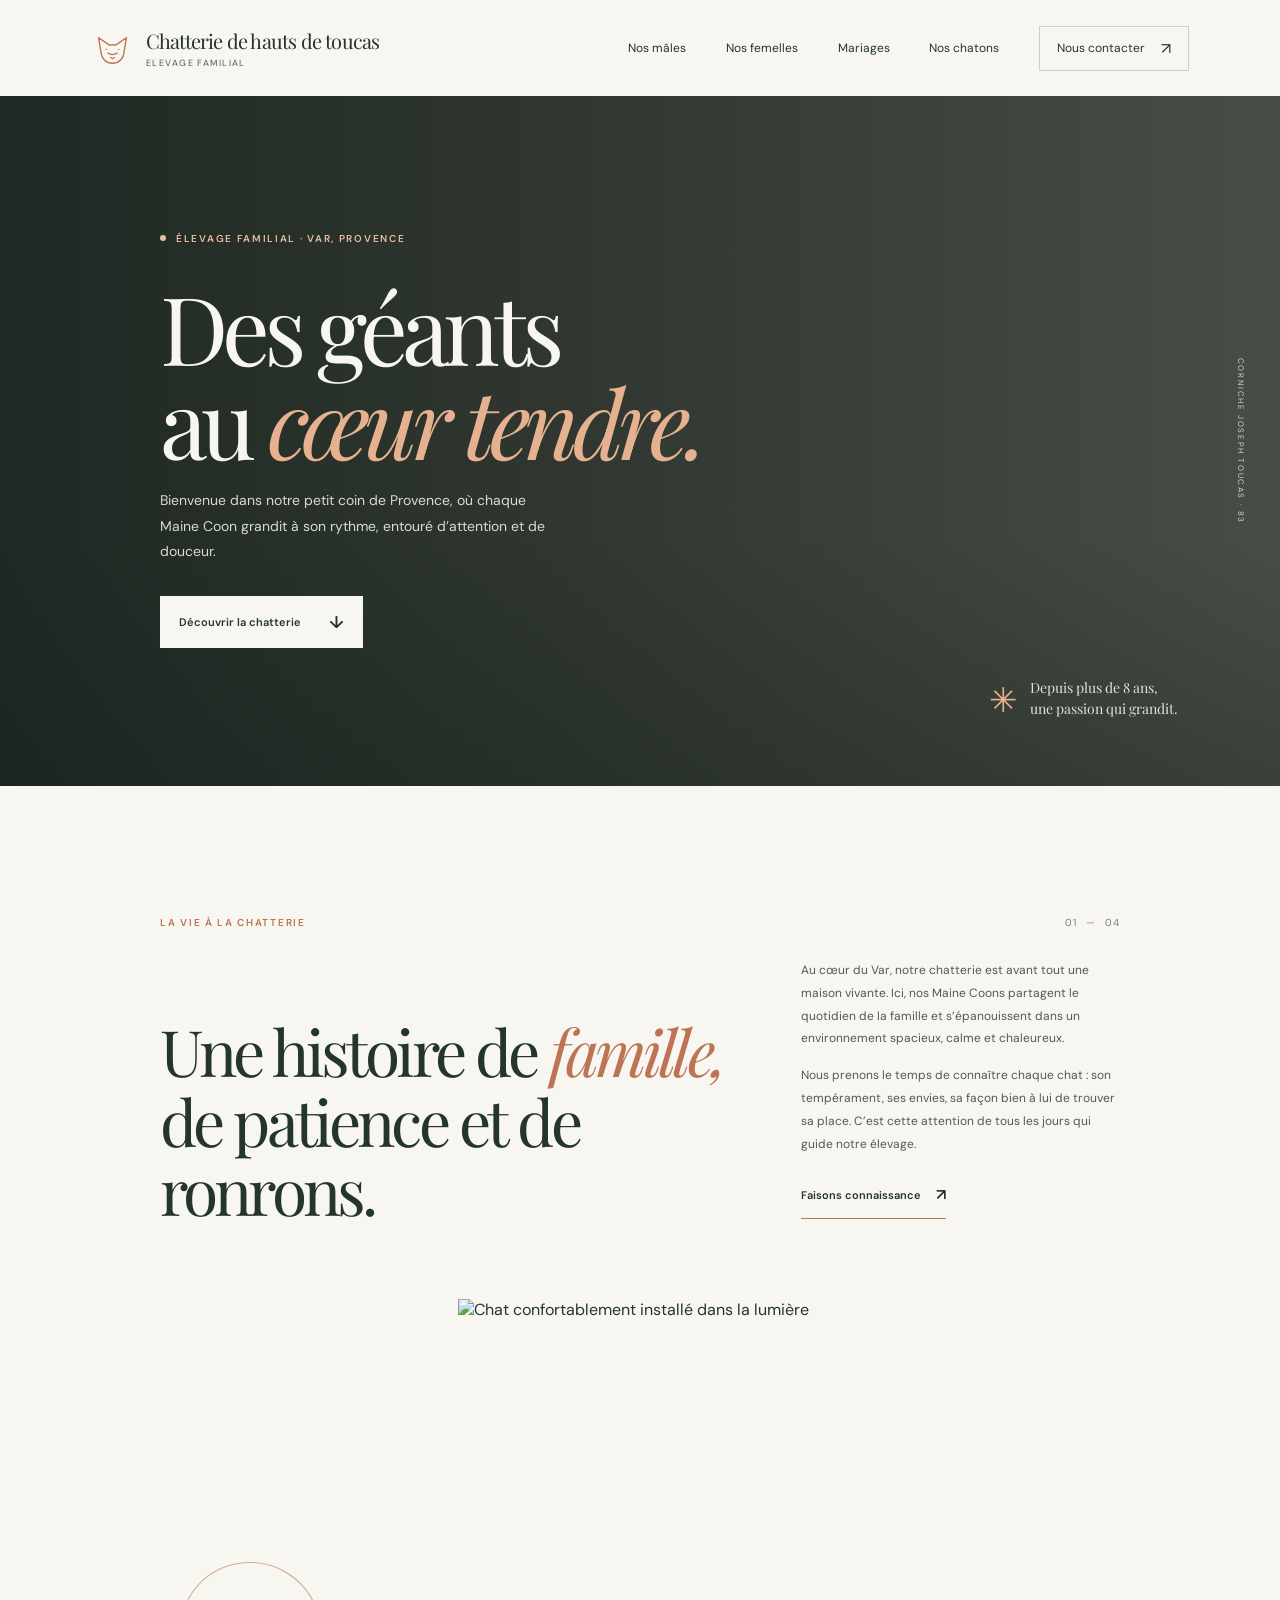
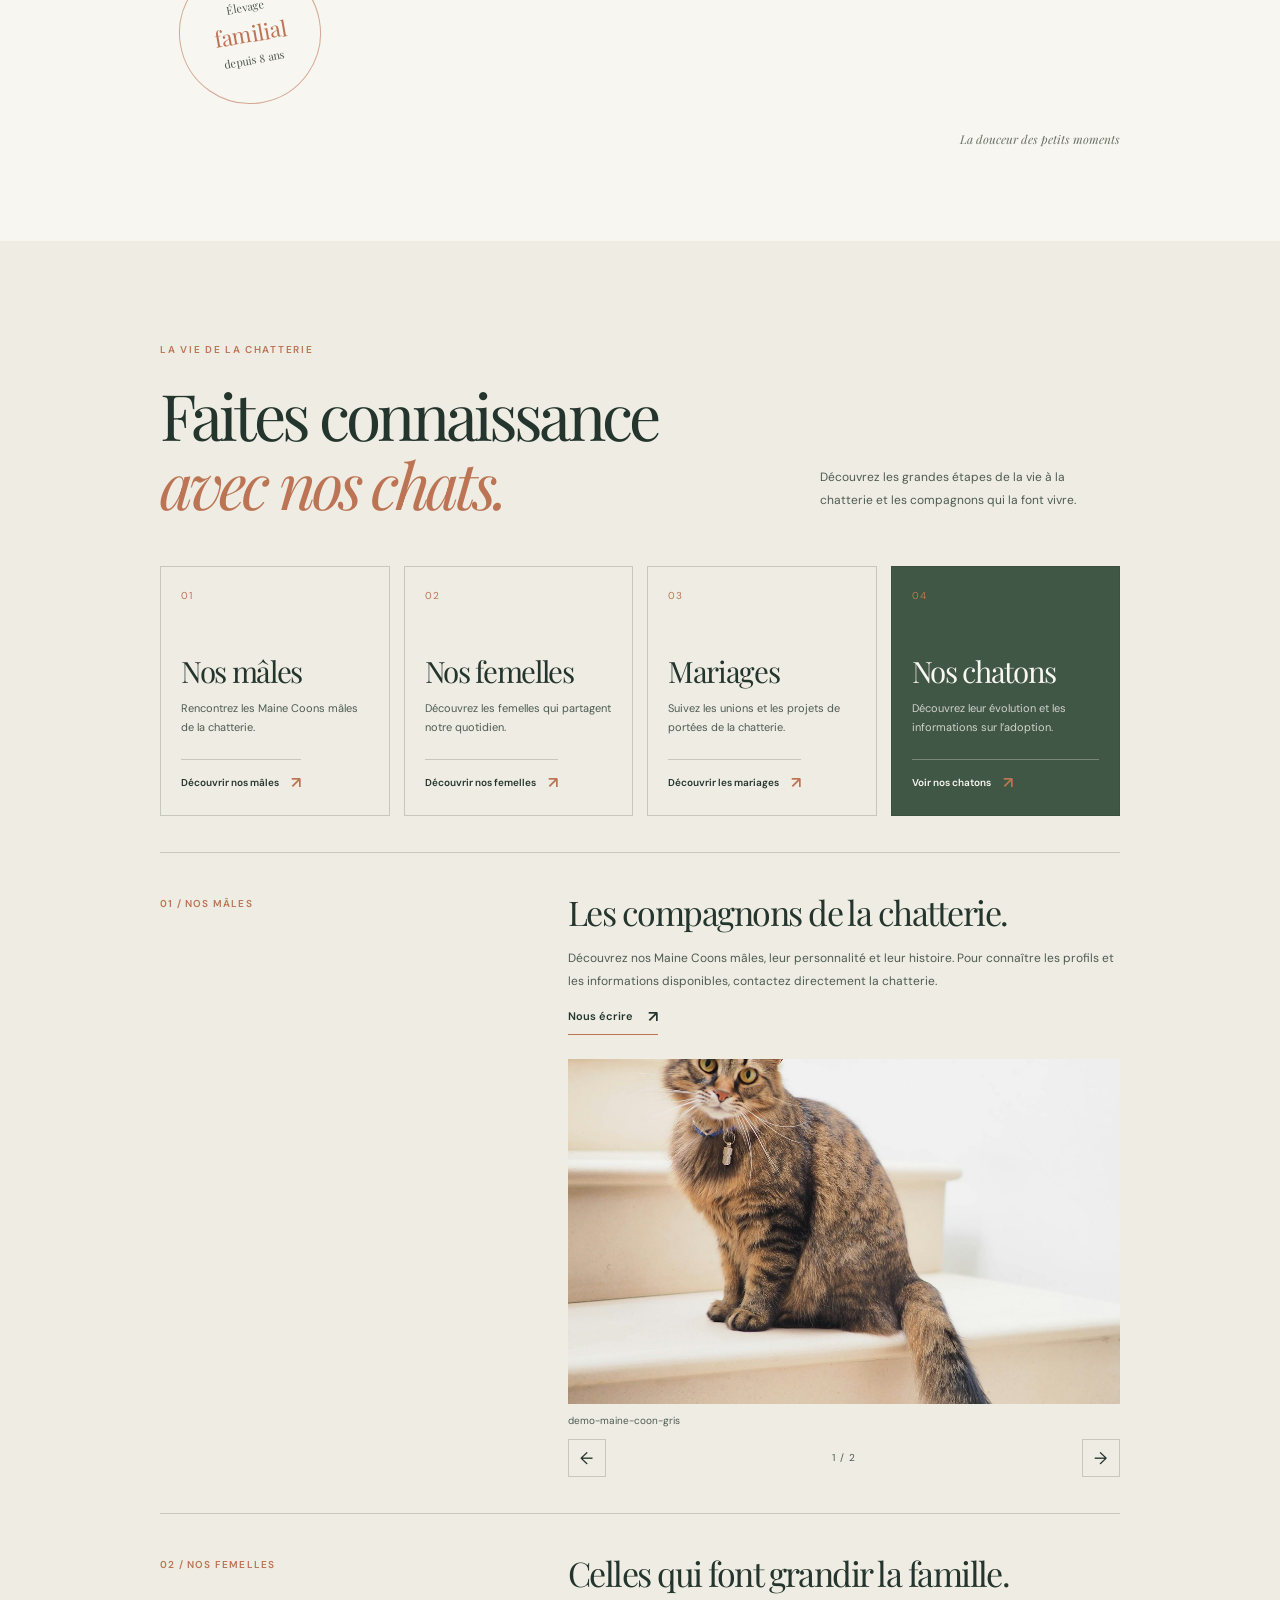
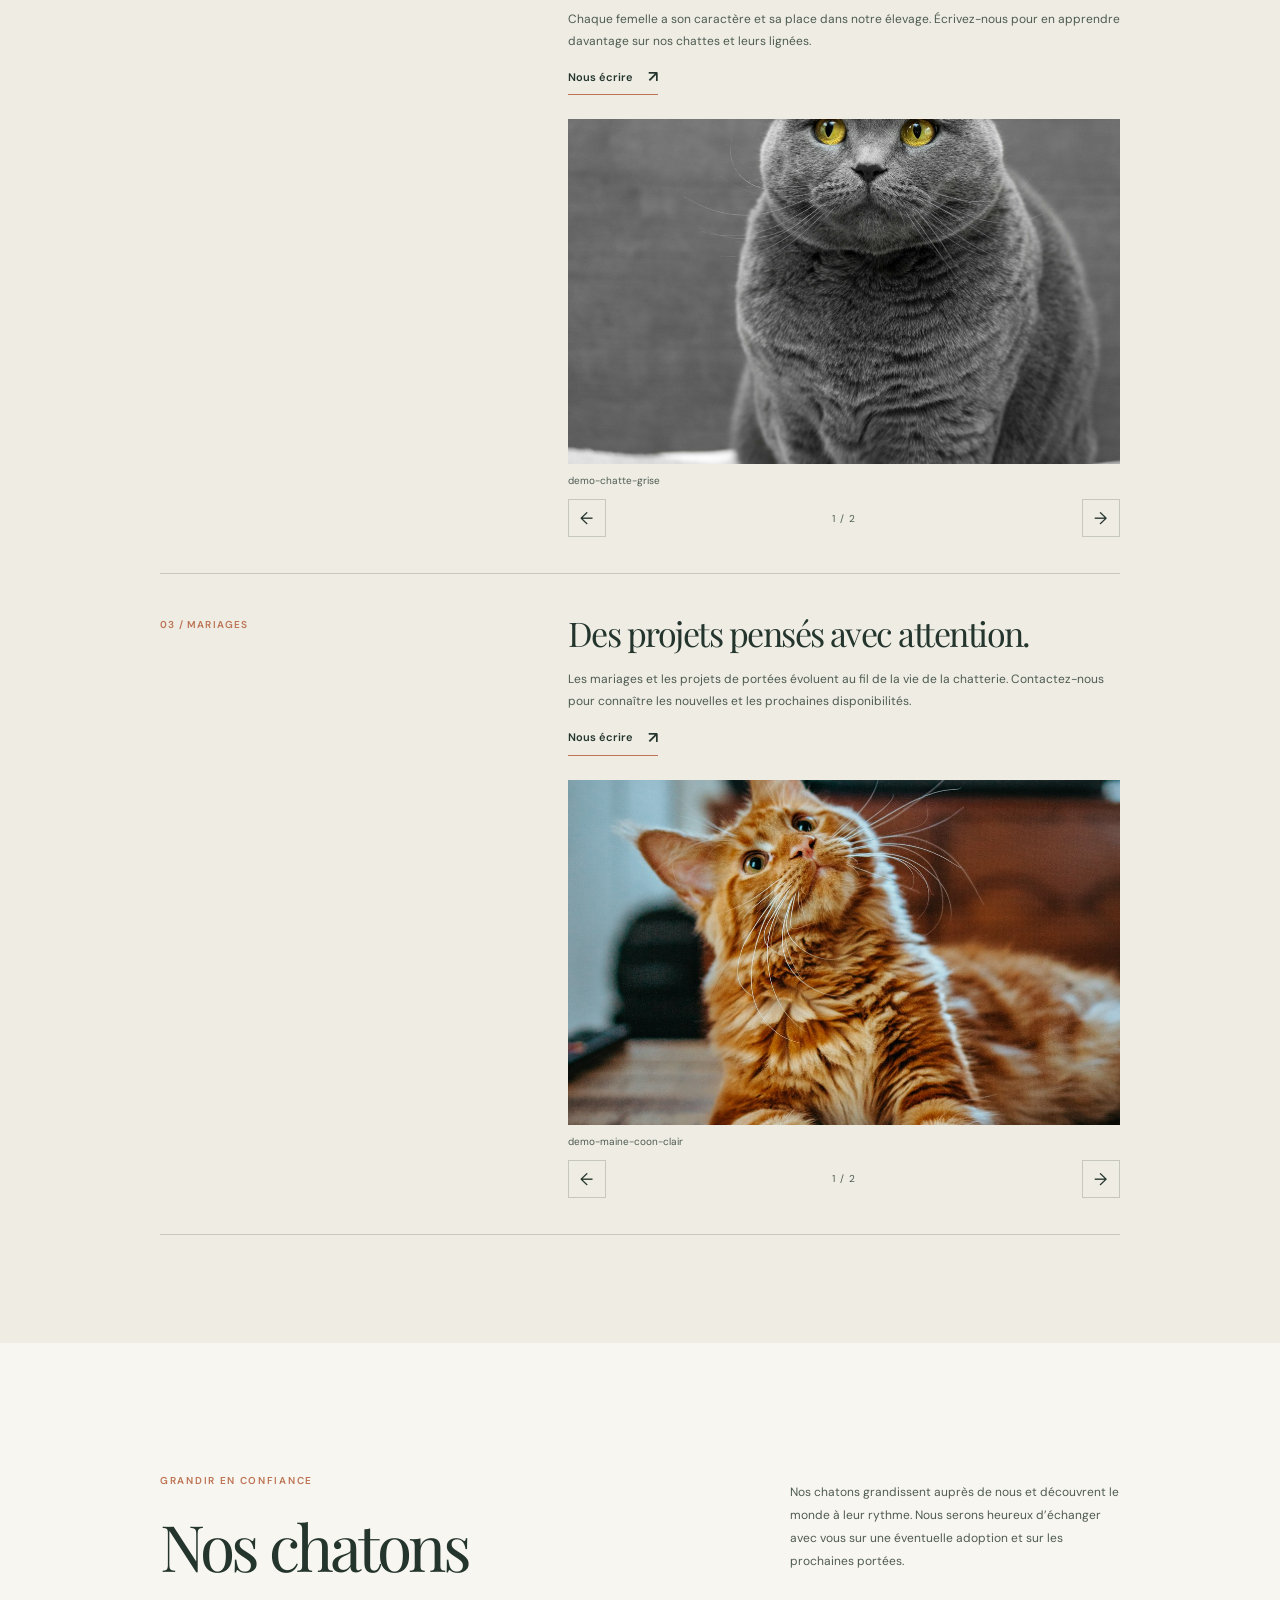
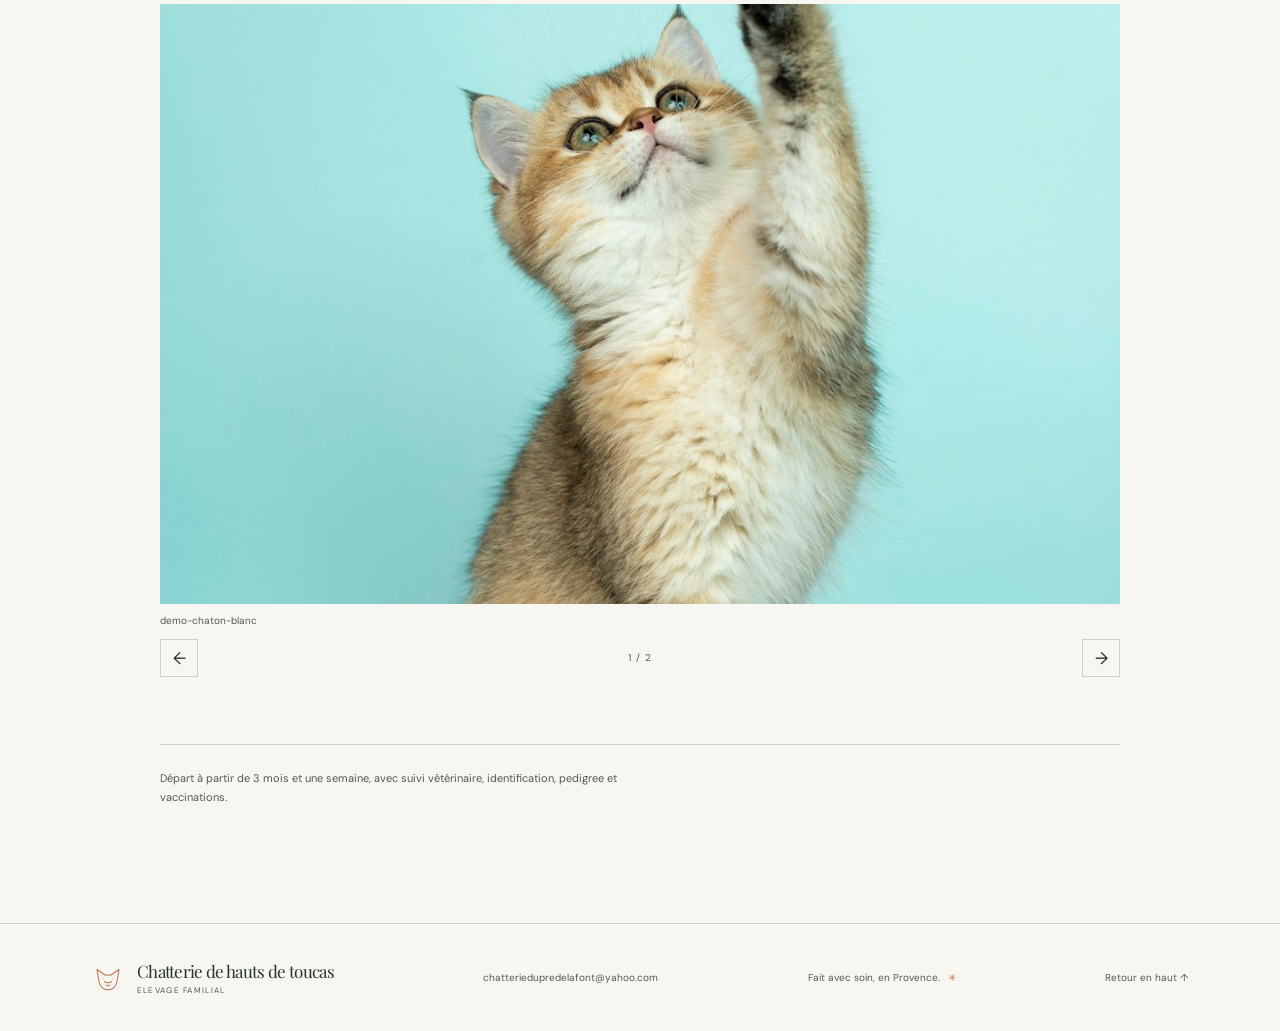
==== index.html @ aae83e22 "Nous contacter goes to footer" ====
<!doctype html>
<html lang="fr">
  <head>
    <meta charset="utf-8">
    <meta name="viewport" content="width=device-width, initial-scale=1">
    <meta name="theme-color" content="#f8f6f0">
    <meta
      name="description"
      content="Découvrez la Chatterie des Hauts de Toucas, élevage familial de Maine Coons dans le Var. Des chats élevés avec attention, dans un environnement familial."
    >
    <title>Chatterie des Hauts de Toucas — Maine Coons en Provence</title>
    <link rel="preconnect" href="https://fonts.googleapis.com">
    <link rel="preconnect" href="https://fonts.gstatic.com" crossorigin>
    <link
      href="https://fonts.googleapis.com/css2?family=DM+Sans:wght@400;500;600;700&family=Playfair+Display:wght@400;500;600;700&display=swap"
      rel="stylesheet"
    >
    <link rel="stylesheet" href="styles.css">
    <script src="script.js" defer></script>
  </head>
  <body>
    <a class="skip-link" href="#contenu">Aller au contenu</a>

    <header class="site-header">
      <a class="wordmark" href="#accueil" aria-label="Chatterie des Hauts de Toucas, accueil">
        <span class="wordmark__symbol" aria-hidden="true">
          <svg viewBox="0 0 48 48" fill="none">
            <path d="M11 27.5 8.5 12l12 8.2a17 17 0 0 1 7 0L39.5 12 37 27.5c-.7 8.2-6.4 13-13 13s-12.3-4.8-13-13Z" stroke="currentColor" stroke-width="1.5" stroke-linejoin="round"/>
            <path d="M19 29c1.4 1.2 2.9 1.8 5 1.8s3.6-.6 5-1.8M17 25h.1m13.8 0h.1M22 34l2 1.4 2-1.4" stroke="currentColor" stroke-width="1.5" stroke-linecap="round"/>
          </svg>
        </span>
        <span class="wordmark__text">
          <span class="wordmark__name">Chatterie de hauts de toucas</span>
          <span class="wordmark__descriptor">Elevage familial</span>
        </span>
      </a>

      <button class="menu-toggle" type="button" aria-expanded="false" aria-controls="site-nav" aria-label="Ouvrir le menu">
        <span></span>
        <span></span>
      </button>

      <nav class="site-nav" id="site-nav" aria-label="Navigation principale">
        <a href="#nos-males">Nos mâles</a>
        <a href="#nos-femelles">Nos femelles</a>
        <a href="#mariages">Mariages</a>
        <a href="#chatons">Nos chatons</a>
        <a class="nav-contact" href="#contact">Nous contacter <span aria-hidden="true">↗</span></a>
      </nav>
    </header>

    <main id="contenu">
      <section class="hero" id="accueil" aria-labelledby="hero-title">
        <div class="hero__image" role="img" aria-label="Maine Coon gris et blanc perché sur un arbre à chat"></div>
        <div class="hero__shade"></div>
        <div class="hero__content">
          <p class="eyebrow eyebrow--light"><span></span> Élevage familial · Var, Provence</p>
          <h1 id="hero-title">Des géants<br>au <em>cœur tendre.</em></h1>
          <p class="hero__intro">Bienvenue dans notre petit coin de Provence, où chaque Maine Coon grandit à son rythme, entouré d’attention et de douceur.</p>
          <a class="button button--light" href="#categories">Découvrir la chatterie <span aria-hidden="true">↓</span></a>
        </div>
        <div class="hero__note">
          <span class="hero__note-mark" aria-hidden="true">✳</span>
          <span>Depuis plus de 8 ans,<br>une passion qui grandit.</span>
        </div>
        <span class="hero__vertical" aria-hidden="true">CORNICHE JOSEPH TOUCAS · 83</span>
      </section>

      <section class="intro section-pad" id="histoire" aria-labelledby="intro-title">
        <div class="intro__label">
          <span class="eyebrow">La vie à la chatterie</span>
          <span class="section-index">01 <i>—</i> 04</span>
        </div>
        <div class="intro__main">
          <h2 class="section-title" id="intro-title">Une histoire de <em>famille,</em><br>de patience et de ronrons.</h2>
          <div class="intro__copy">
            <p>Au cœur du Var, notre chatterie est avant tout une maison vivante. Ici, nos Maine Coons partagent le quotidien de la famille et s’épanouissent dans un environnement spacieux, calme et chaleureux.</p>
            <p>Nous prenons le temps de connaître chaque chat : son tempérament, ses envies, sa façon bien à lui de trouver sa place. C’est cette attention de tous les jours qui guide notre élevage.</p>
            <a class="text-link" href="mailto:chatteriedupredelafont@yahoo.com">Faisons connaissance <span aria-hidden="true">↗</span></a>
          </div>
        </div>
        <div class="intro__image-wrap">
          <img
            class="intro__image"
            src="https://www.chatteriedupredelafont.com/wp-content/uploads/2022/06/maine-coon-elevage.jpg"
            alt="Chat confortablement installé dans la lumière"
            loading="lazy"
          >
          <span class="image-caption">La douceur des petits moments</span>
        </div>
        <div class="intro__stamp" aria-label="Élevage familial depuis plus de 8 ans">
          <span>Élevage</span>
          <strong>familial</strong>
          <span>depuis 8 ans</span>
        </div>
      </section>

      <section class="categories section-pad" id="categories" aria-labelledby="categories-title">
        <div class="categories__heading">
          <div>
            <span class="eyebrow">La vie de la chatterie</span>
            <h2 class="section-title" id="categories-title">Faites connaissance<br><em>avec nos chats.</em></h2>
          </div>
          <p>Découvrez les grandes étapes de la vie à la chatterie et les compagnons qui la font vivre.</p>
        </div>
        <div class="category-grid">
          <a class="category-card" href="#nos-males">
            <span class="category-card__number">01</span>
            <h3>Nos mâles</h3>
            <p>Rencontrez les Maine Coons mâles de la chatterie.</p>
            <span class="category-card__link">Découvrir nos mâles <span aria-hidden="true">↗</span></span>
          </a>
          <a class="category-card" href="#nos-femelles">
            <span class="category-card__number">02</span>
            <h3>Nos femelles</h3>
            <p>Découvrez les femelles qui partagent notre quotidien.</p>
            <span class="category-card__link">Découvrir nos femelles <span aria-hidden="true">↗</span></span>
          </a>
          <a class="category-card" href="#mariages">
            <span class="category-card__number">03</span>
            <h3>Mariages</h3>
            <p>Suivez les unions et les projets de portées de la chatterie.</p>
            <span class="category-card__link">Découvrir les mariages <span aria-hidden="true">↗</span></span>
          </a>
          <a class="category-card category-card--featured" href="#chatons">
            <span class="category-card__number">04</span>
            <h3>Nos chatons</h3>
            <p>Découvrez leur évolution et les informations sur l’adoption.</p>
            <span class="category-card__link">Voir nos chatons <span aria-hidden="true">↗</span></span>
          </a>
        </div>
        <div class="category-details">
          <article class="category-detail" id="nos-males">
            <span class="category-detail__number">01 / Nos mâles</span>
            <div>
              <h3>Les compagnons de la chatterie.</h3>
              <p>Découvrez nos Maine Coons mâles, leur personnalité et leur histoire. Pour connaître les profils et les informations disponibles, contactez directement la chatterie.</p>
              <a class="text-link" href="mailto:chatteriedupredelafont@yahoo.com?subject=Informations%20sur%20vos%20m%C3%A2les">Nous écrire <span aria-hidden="true">↗</span></a>
              <div class="carousel" data-gallery="nos-males" role="region" aria-label="Photos de nos mâles">
                <p class="carousel__status" role="status" aria-live="polite">Chargement des photos…</p>
              </div>
            </div>
          </article>
          <article class="category-detail" id="nos-femelles">
            <span class="category-detail__number">02 / Nos femelles</span>
            <div>
              <h3>Celles qui font grandir la famille.</h3>
              <p>Chaque femelle a son caractère et sa place dans notre élevage. Écrivez-nous pour en apprendre davantage sur nos chattes et leurs lignées.</p>
              <a class="text-link" href="mailto:chatteriedupredelafont@yahoo.com?subject=Informations%20sur%20vos%20femelles">Nous écrire <span aria-hidden="true">↗</span></a>
              <div class="carousel" data-gallery="nos-femelles" role="region" aria-label="Photos de nos femelles">
                <p class="carousel__status" role="status" aria-live="polite">Chargement des photos…</p>
              </div>
            </div>
          </article>
          <article class="category-detail" id="mariages">
            <span class="category-detail__number">03 / Mariages</span>
            <div>
              <h3>Des projets pensés avec attention.</h3>
              <p>Les mariages et les projets de portées évoluent au fil de la vie de la chatterie. Contactez-nous pour connaître les nouvelles et les prochaines disponibilités.</p>
              <a class="text-link" href="mailto:chatteriedupredelafont@yahoo.com?subject=Informations%20sur%20les%20mariages">Nous écrire <span aria-hidden="true">↗</span></a>
              <div class="carousel" data-gallery="mariages" role="region" aria-label="Photos des mariages">
                <p class="carousel__status" role="status" aria-live="polite">Chargement des photos…</p>
              </div>
            </div>
          </article>
        </div>
      </section>

      <section class="kittens section-pad" id="chatons" aria-labelledby="kittens-title">
        <div class="kittens__heading">
          <div>
            <span class="eyebrow">Grandir en confiance</span>
            <h2 class="section-title" id="kittens-title">Nos chatons</h2>
          </div>
          <p>Nos chatons grandissent auprès de nous et découvrent le monde à leur rythme. Nous serons heureux d’échanger avec vous sur une éventuelle adoption et sur les prochaines portées.</p>
        </div>
        <div class="carousel" data-gallery="nos-chatons" role="region" aria-label="Photos de nos chatons">
          <p class="carousel__status" role="status" aria-live="polite">Chargement des photos…</p>
          </article>
        </div>
        <div class="kittens__bottom">
          <p>Départ à partir de 3 mois et une semaine, avec suivi vétérinaire, identification, pedigree et vaccinations.</p>
        </div>
      </section>

    </main>

    <footer class="site-footer" id="contact">
      <a class="wordmark wordmark--footer" href="#accueil">
        <span class="wordmark__symbol" aria-hidden="true">
          <svg viewBox="0 0 48 48" fill="none">
            <path d="M11 27.5 8.5 12l12 8.2a17 17 0 0 1 7 0L39.5 12 37 27.5c-.7 8.2-6.4 13-13 13s-12.3-4.8-13-13Z" stroke="currentColor" stroke-width="1.5" stroke-linejoin="round"/>
            <path d="M19 29c1.4 1.2 2.9 1.8 5 1.8s3.6-.6 5-1.8M17 25h.1m13.8 0h.1M22 34l2 1.4 2-1.4" stroke="currentColor" stroke-width="1.5" stroke-linecap="round"/>
          </svg>
        </span>
        <span class="wordmark__text">
          <span class="wordmark__name">Chatterie de hauts de toucas</span>
          <span class="wordmark__descriptor">Elevage familial</span>
        </span>
      </a>
      <a class="footer-email" href="mailto:chatteriedupredelafont@yahoo.com">chatteriedupredelafont@yahoo.com</a>
      <p>Fait avec soin, en Provence. <span aria-hidden="true">✳</span></p>
      <a class="footer-top" href="#accueil">Retour en haut ↑</a>
    </footer>
  </body>
</html>
---- styles.css ----
:root {
  color-scheme: light;
  --ink: #24352d;
  --ink-soft: #4e5b51;
  --paper: #f8f6f0;
  --paper-deep: #eeece3;
  --moss: #415746;
  --clay: #bc7454;
  --line: rgba(36, 53, 45, 0.2);
  --serif: "Playfair Display", Georgia, serif;
  --sans: "DM Sans", Arial, sans-serif;
}

* {
  box-sizing: border-box;
}

html {
  scroll-behavior: smooth;
  scroll-padding-top: 96px;
}

body {
  margin: 0;
  background: var(--paper);
  color: var(--ink);
  font-family: var(--sans);
  -webkit-font-smoothing: antialiased;
}

img {
  display: block;
  width: 100%;
}

a {
  color: inherit;
  text-decoration: none;
}

button {
  font: inherit;
}

.skip-link {
  position: absolute;
  z-index: 10;
  top: 12px;
  left: 12px;
  padding: 12px 16px;
  transform: translateY(-160%);
  background: var(--paper);
  color: var(--ink);
}

.skip-link:focus {
  transform: translateY(0);
}

.site-header {
  position: relative;
  z-index: 5;
  display: flex;
  min-height: 96px;
  align-items: center;
  justify-content: space-between;
  padding: 0 7.1%;
  background: var(--paper);
}

.wordmark {
  display: inline-flex;
  align-items: center;
  gap: 12px;
}

.wordmark__symbol {
  width: 43px;
  color: var(--clay);
}

.wordmark__symbol svg {
  display: block;
  width: 100%;
}

.wordmark__text {
  display: flex;
  flex-direction: column;
  gap: 3px;
}

.wordmark__name {
  font-family: var(--serif);
  font-size: 20px;
  letter-spacing: -0.04em;
}

.wordmark__descriptor {
  color: var(--ink-soft);
  font-size: 9px;
  letter-spacing: 0.16em;
  text-transform: uppercase;
}

.site-nav {
  display: flex;
  align-items: center;
  gap: clamp(24px, 3.1vw, 48px);
  font-size: 12px;
}

.site-nav > a:not(.nav-contact) {
  transition: color 180ms ease;
}

.site-nav > a:not(.nav-contact):hover,
.site-nav > a:not(.nav-contact):focus-visible {
  color: var(--clay);
}

.nav-contact {
  display: inline-flex;
  min-height: 45px;
  align-items: center;
  gap: 16px;
  padding: 0 17px;
  border: 1px solid var(--line);
  transition: background 180ms ease, color 180ms ease;
}

.nav-contact:hover,
.nav-contact:focus-visible {
  background: var(--ink);
  color: var(--paper);
}

.nav-contact span {
  font-size: 16px;
}

.menu-toggle {
  display: none;
}

.hero {
  position: relative;
  display: flex;
  min-height: min(690px, calc(100svh - 96px));
  align-items: center;
  overflow: hidden;
  background: #4b5148;
  color: var(--paper);
}

.hero__image,
.hero__shade {
  position: absolute;
  inset: 0;
}

.hero__image {
  background-image: url("https://www.chatteriedupredelafont.com/wp-content/uploads/2022/06/maine-coon-var-.jpg");
  background-position: center 44%;
  background-size: cover;
  transform: scale(1.01);
}

.hero__shade {
  background: linear-gradient(90deg, rgba(18, 28, 23, 0.77) 0%, rgba(18, 28, 23, 0.5) 43%, rgba(18, 28, 23, 0.06) 100%),
    linear-gradient(0deg, rgba(18, 28, 23, 0.28), transparent 36%);
}

.hero__content {
  position: relative;
  width: min(620px, 57%);
  margin-left: 12.5%;
  padding: 88px 0 100px;
}

.eyebrow {
  display: inline-flex;
  align-items: center;
  gap: 10px;
  color: var(--clay);
  font-size: 10px;
  font-weight: 600;
  letter-spacing: 0.17em;
  text-transform: uppercase;
}

.eyebrow--light {
  color: #e9bd9f;
}

.eyebrow > span {
  width: 6px;
  height: 6px;
  border-radius: 50%;
  background: currentColor;
}

.hero h1 {
  margin: 26px 0 20px;
  font-family: var(--serif);
  font-size: clamp(56px, 7.4vw, 100px);
  font-weight: 400;
  letter-spacing: -0.065em;
  line-height: 0.99;
}

.hero h1 em,
.section-title em {
  color: var(--clay);
  font-weight: 400;
}

.hero h1 em {
  color: #e6b18f;
}

.hero__intro {
  max-width: 405px;
  margin: 0 0 32px;
  color: rgba(248, 246, 240, 0.86);
  font-size: 14px;
  line-height: 1.8;
}

.button {
  display: inline-flex;
  min-height: 52px;
  align-items: center;
  justify-content: space-between;
  gap: 28px;
  padding: 0 19px;
  font-size: 11px;
  font-weight: 600;
  transition: background 180ms ease, color 180ms ease, transform 180ms ease;
}

.button:hover {
  transform: translateY(-2px);
}

.button--light {
  background: var(--paper);
  color: var(--ink);
}

.button--light:hover {
  background: #eadfd2;
}

.button--dark {
  background: var(--ink);
  color: var(--paper);
}

.button--dark:hover {
  background: var(--moss);
}

.button span {
  font-size: 17px;
}

.hero__note {
  position: absolute;
  right: 8%;
  bottom: 9%;
  display: flex;
  align-items: center;
  gap: 13px;
  color: rgba(248, 246, 240, 0.88);
  font-family: var(--serif);
  font-size: 14px;
  line-height: 1.5;
}

.hero__note-mark {
  color: #e6b18f;
  font-size: 34px;
}

.hero__vertical {
  position: absolute;
  right: 3%;
  top: 50%;
  color: rgba(248, 246, 240, 0.8);
  font-size: 8px;
  letter-spacing: 0.2em;
  transform: translateY(-50%) rotate(90deg) translateX(50%);
  transform-origin: right center;
}

.section-pad {
  padding-right: 12.5%;
  padding-left: 12.5%;
}

.intro {
  position: relative;
  padding-top: 130px;
  padding-bottom: 120px;
}

.intro__label {
  display: flex;
  align-items: center;
  justify-content: space-between;
}

.section-index {
  color: #777e73;
  font-size: 10px;
  letter-spacing: 0.1em;
}

.section-index i {
  padding: 0 5px;
  color: var(--clay);
  font-style: normal;
}

.intro__main {
  display: grid;
  grid-template-columns: 1.15fr 0.65fr;
  align-items: end;
  gap: 8%;
  margin-top: 30px;
}

.section-title {
  margin: 0;
  font-family: var(--serif);
  font-size: clamp(40px, 5vw, 65px);
  font-weight: 400;
  letter-spacing: -0.06em;
  line-height: 1.08;
}

.intro__copy {
  padding-bottom: 5px;
  color: var(--ink-soft);
  font-size: 12px;
  line-height: 1.9;
}

.intro__copy p {
  margin: 0 0 14px;
}

.text-link {
  display: inline-flex;
  align-items: center;
  gap: 15px;
  margin-top: 11px;
  padding-bottom: 7px;
  border-bottom: 1px solid var(--clay);
  color: var(--ink);
  font-size: 11px;
  font-weight: 600;
}

.text-link span {
  font-size: 16px;
  transition: transform 180ms ease;
}

.text-link:hover span {
  transform: translate(3px, -3px);
}

.intro__image-wrap {
  position: relative;
  width: 69%;
  height: clamp(250px, 33vw, 430px);
  margin-top: 75px;
  margin-left: auto;
}

.intro__image {
  height: 100%;
  object-fit: cover;
  object-position: center 53%;
}

.image-caption {
  position: absolute;
  right: 0;
  bottom: -26px;
  color: #687267;
  font-family: var(--serif);
  font-size: 12px;
  font-style: italic;
}

.intro__stamp {
  position: absolute;
  bottom: 13%;
  left: 14%;
  display: flex;
  width: 142px;
  height: 142px;
  flex-direction: column;
  align-items: center;
  justify-content: center;
  gap: 4px;
  border: 1px solid rgba(188, 116, 84, 0.6);
  border-radius: 50%;
  color: var(--ink-soft);
  font-family: var(--serif);
  font-size: 11px;
  transform: rotate(-10deg);
}

.intro__stamp strong {
  color: var(--clay);
  font-size: 22px;
  font-weight: 400;
}

.categories {
  padding-top: 96px;
  padding-bottom: 108px;
  background: var(--paper-deep);
}

.categories__heading {
  display: flex;
  align-items: end;
  justify-content: space-between;
  gap: 48px;
}

.categories__heading .section-title {
  margin-top: 22px;
}

.categories__heading > p {
  max-width: 300px;
  margin: 0 0 7px;
  color: var(--ink-soft);
  font-size: 12px;
  line-height: 1.9;
}

.category-grid {
  display: grid;
  grid-template-columns: repeat(4, minmax(0, 1fr));
  gap: 14px;
  margin-top: 48px;
}

.category-card {
  display: flex;
  min-height: 250px;
  flex-direction: column;
  align-items: flex-start;
  padding: 22px 20px;
  border: 1px solid var(--line);
  color: var(--ink);
  transition: background 180ms ease, transform 180ms ease;
}

.category-card:hover {
  transform: translateY(-4px);
  background: var(--paper);
}

.category-card__number {
  color: var(--clay);
  font-size: 10px;
  letter-spacing: 0.1em;
}

.category-card h3 {
  margin: auto 0 9px;
  font-family: var(--serif);
  font-size: clamp(23px, 2.3vw, 31px);
  font-weight: 400;
  letter-spacing: -0.045em;
}

.category-card p {
  min-height: 42px;
  margin: 0 0 18px;
  color: var(--ink-soft);
  font-size: 11px;
  line-height: 1.7;
}

.category-card__link {
  display: inline-flex;
  align-items: center;
  gap: 12px;
  padding-top: 12px;
  border-top: 1px solid var(--line);
  color: var(--ink);
  font-size: 10px;
  font-weight: 600;
}

.category-card__link span {
  color: var(--clay);
  font-size: 16px;
}

.category-card--featured {
  background: var(--moss);
  color: var(--paper);
}

.category-card--featured:hover {
  background: #34483b;
}

.category-card--featured p {
  color: rgba(248, 246, 240, 0.78);
}

.category-card--featured .category-card__link {
  width: 100%;
  border-color: rgba(248, 246, 240, 0.3);
  color: var(--paper);
}

.category-details {
  margin-top: 36px;
  border-top: 1px solid var(--line);
}

.category-detail {
  display: grid;
  grid-template-columns: 0.6fr 1fr;
  gap: 8%;
  padding: 36px 0;
  border-bottom: 1px solid var(--line);
  scroll-margin-top: 96px;
}

.category-detail__number {
  padding-top: 8px;
  color: var(--clay);
  font-size: 10px;
  font-weight: 600;
  letter-spacing: 0.12em;
  text-transform: uppercase;
}

.category-detail h3 {
  margin: 0 0 12px;
  font-family: var(--serif);
  font-size: clamp(24px, 3vw, 34px);
  font-weight: 400;
  letter-spacing: -0.045em;
}

.category-detail p {
  max-width: 560px;
  margin: 0;
  color: var(--ink-soft);
  font-size: 12px;
  line-height: 1.85;
}

.category-detail .text-link {
  margin-top: 14px;
}

.carousel {
  margin-top: 24px;
}

.carousel__figure {
  margin: 0;
}

.carousel__image {
  width: 100%;
  aspect-ratio: 16 / 10;
  object-fit: cover;
  background: var(--paper-deep);
}

.carousel__caption {
  overflow: hidden;
  padding-top: 10px;
  color: var(--ink-soft);
  font-size: 10px;
  text-overflow: ellipsis;
  white-space: nowrap;
}

.carousel__controls {
  display: flex;
  align-items: center;
  justify-content: space-between;
  gap: 14px;
  margin-top: 12px;
}

.carousel__button {
  display: grid;
  width: 38px;
  height: 38px;
  flex: 0 0 38px;
  place-items: center;
  border: 1px solid var(--line);
  background: transparent;
  color: var(--ink);
  cursor: pointer;
  font-size: 17px;
  transition: background 180ms ease, color 180ms ease;
}

.carousel__button:hover {
  background: var(--ink);
  color: var(--paper);
}

.carousel__counter {
  color: var(--ink-soft);
  font-size: 10px;
  letter-spacing: 0.1em;
}

.carousel__status {
  margin: 0;
  padding: 18px;
  background: rgba(36, 53, 45, 0.05);
  color: var(--ink-soft);
  font-size: 11px;
  line-height: 1.8;
}

.kittens {
  padding-top: 125px;
  padding-bottom: 115px;
}

.kittens__heading {
  display: flex;
  align-items: end;
  justify-content: space-between;
  gap: 50px;
}

.kittens__heading .section-title {
  margin-top: 22px;
}

.kittens__heading > p {
  max-width: 330px;
  margin: 0 0 7px;
  color: var(--ink-soft);
  font-size: 12px;
  line-height: 1.9;
}

.kittens__bottom {
  display: flex;
  align-items: center;
  justify-content: space-between;
  gap: 28px;
  margin-top: 67px;
  padding-top: 24px;
  border-top: 1px solid var(--line);
}

.kittens__bottom > p {
  max-width: 490px;
  margin: 0;
  color: var(--ink-soft);
  font-size: 11px;
  line-height: 1.8;
}

.site-footer {
  display: flex;
  min-height: 108px;
  align-items: center;
  justify-content: space-between;
  gap: 20px;
  padding: 20px 7.1%;
  border-top: 1px solid var(--line);
}

.wordmark--footer .wordmark__symbol {
  width: 34px;
}

.wordmark--footer .wordmark__name {
  font-size: 17px;
}

.wordmark--footer .wordmark__descriptor {
  font-size: 8px;
}

.site-footer > p,
.footer-top,
.footer-email {
  color: var(--ink-soft);
  font-size: 10px;
}

.footer-email:hover {
  color: var(--clay);
}

.site-footer > p span {
  margin-left: 5px;
  color: var(--clay);
}

.footer-top:hover {
  color: var(--clay);
}

a:focus-visible,
button:focus-visible {
  outline: 2px solid var(--clay);
  outline-offset: 4px;
}

@media (min-width: 1500px) {
  .hero {
    min-height: 760px;
  }
}

@media (max-width: 900px) {
  .site-header {
    min-height: 82px;
    padding: 0 6%;
  }

  .site-nav {
    gap: 20px;
    font-size: 11px;
  }

  .nav-contact {
    min-height: 40px;
    gap: 10px;
    padding: 0 12px;
  }

  .hero {
    min-height: 630px;
  }

  .hero__content {
    width: 65%;
    margin-left: 9%;
  }

  .section-pad {
    padding-right: 9%;
    padding-left: 9%;
  }

  .intro {
    padding-top: 100px;
    padding-bottom: 100px;
  }

  .intro__main {
    grid-template-columns: 1fr 0.78fr;
    gap: 5%;
  }

  .intro__stamp {
    left: 8%;
    width: 120px;
    height: 120px;
  }

  .category-grid {
    grid-template-columns: repeat(2, minmax(0, 1fr));
  }

  .category-detail {
    grid-template-columns: 0.45fr 1fr;
    gap: 5%;
  }

}

@media (max-width: 680px) {
  html {
    scroll-padding-top: 76px;
  }

  .site-header {
    min-height: 76px;
    padding: 0 6%;
  }

  .wordmark {
    gap: 8px;
  }

  .wordmark__symbol {
    width: 36px;
  }

  .wordmark__name {
    font-size: 18px;
  }

  .wordmark__descriptor {
    font-size: 8px;
  }

  .menu-toggle {
    display: flex;
    width: 42px;
    height: 42px;
    flex-direction: column;
    align-items: center;
    justify-content: center;
    gap: 6px;
    border: 1px solid var(--line);
    background: transparent;
    color: var(--ink);
    cursor: pointer;
  }

  .menu-toggle span {
    width: 17px;
    height: 1px;
    background: currentColor;
    transition: transform 180ms ease;
  }

  .menu-toggle[aria-expanded="true"] span:first-child {
    transform: translateY(3.5px) rotate(45deg);
  }

  .menu-toggle[aria-expanded="true"] span:last-child {
    transform: translateY(-3.5px) rotate(-45deg);
  }

  .site-nav {
    position: absolute;
    top: 100%;
    right: 0;
    left: 0;
    display: none;
    align-items: stretch;
    gap: 0;
    padding: 0 6% 18px;
    background: var(--paper);
    box-shadow: 0 18px 22px rgba(36, 53, 45, 0.08);
  }

  .site-nav.is-open {
    display: flex;
    flex-direction: column;
  }

  .site-nav > a:not(.nav-contact) {
    padding: 14px 0;
    border-bottom: 1px solid var(--line);
  }

  .nav-contact {
    align-self: flex-start;
    margin-top: 15px;
  }

  .hero {
    min-height: 620px;
    min-height: min(720px, calc(100svh - 76px));
    align-items: end;
  }

  .hero__image {
    background-position: 58% center;
  }

  .hero__shade {
    background: linear-gradient(0deg, rgba(18, 28, 23, 0.82) 0%, rgba(18, 28, 23, 0.42) 57%, rgba(18, 28, 23, 0.08) 100%);
  }

  .hero__content {
    width: 100%;
    margin: 0;
    padding: 0 7% 88px;
  }

  .hero h1 {
    margin: 22px 0 17px;
    font-size: clamp(54px, 15vw, 77px);
  }

  .hero__intro {
    max-width: 350px;
    font-size: 13px;
  }

  .hero__note {
    right: 7%;
    bottom: 25px;
    font-size: 11px;
  }

  .hero__note-mark {
    font-size: 25px;
  }

  .hero__vertical {
    display: none;
  }

  .section-pad {
    padding-right: 7%;
    padding-left: 7%;
  }

  .intro {
    padding-top: 77px;
    padding-bottom: 80px;
  }

  .section-title {
    font-size: clamp(39px, 10vw, 55px);
  }

  .intro__main {
    grid-template-columns: 1fr;
    gap: 21px;
    margin-top: 25px;
  }

  .intro__copy {
    max-width: 490px;
    font-size: 12px;
  }

  .intro__image-wrap {
    width: 82%;
    height: 310px;
    margin-top: 43px;
  }

  .intro__stamp {
    bottom: 10%;
    left: 7%;
    width: 106px;
    height: 106px;
    font-size: 9px;
  }

  .intro__stamp strong {
    font-size: 18px;
  }

  .categories {
    padding-top: 70px;
    padding-bottom: 75px;
  }

  .categories__heading {
    align-items: flex-start;
    flex-direction: column;
    gap: 18px;
  }

  .category-grid {
    gap: 10px;
    margin-top: 30px;
  }

  .category-card {
    min-height: 218px;
    padding: 17px 14px;
  }

  .category-card h3 {
    font-size: clamp(22px, 6vw, 27px);
  }

  .category-card p {
    min-height: 56px;
    font-size: 10px;
  }

  .category-details {
    margin-top: 28px;
  }

  .category-detail {
    grid-template-columns: 1fr;
    gap: 12px;
    padding: 25px 0;
    scroll-margin-top: 76px;
  }

  .kittens {
    padding-top: 80px;
    padding-bottom: 78px;
  }

  .kittens__heading {
    align-items: flex-start;
    flex-direction: column;
    gap: 20px;
  }

  .kittens__heading > p {
    max-width: 450px;
  }

  .carousel__image {
    aspect-ratio: 4 / 3;
  }

  .kittens__bottom {
    align-items: flex-start;
    flex-direction: column;
    gap: 20px;
    margin-top: 38px;
  }

  .site-footer {
    min-height: 100px;
    flex-wrap: wrap;
    padding: 22px 7%;
  }

  .footer-email {
    order: 1;
    width: 100%;
    overflow-wrap: anywhere;
  }

  .site-footer > p {
    order: 2;
    width: 100%;
    margin: 0;
  }
}

@media (prefers-reduced-motion: reduce) {
  *,
  *::before,
  *::after {
    scroll-behavior: auto !important;
    transition-duration: 0.01ms !important;
  }
}
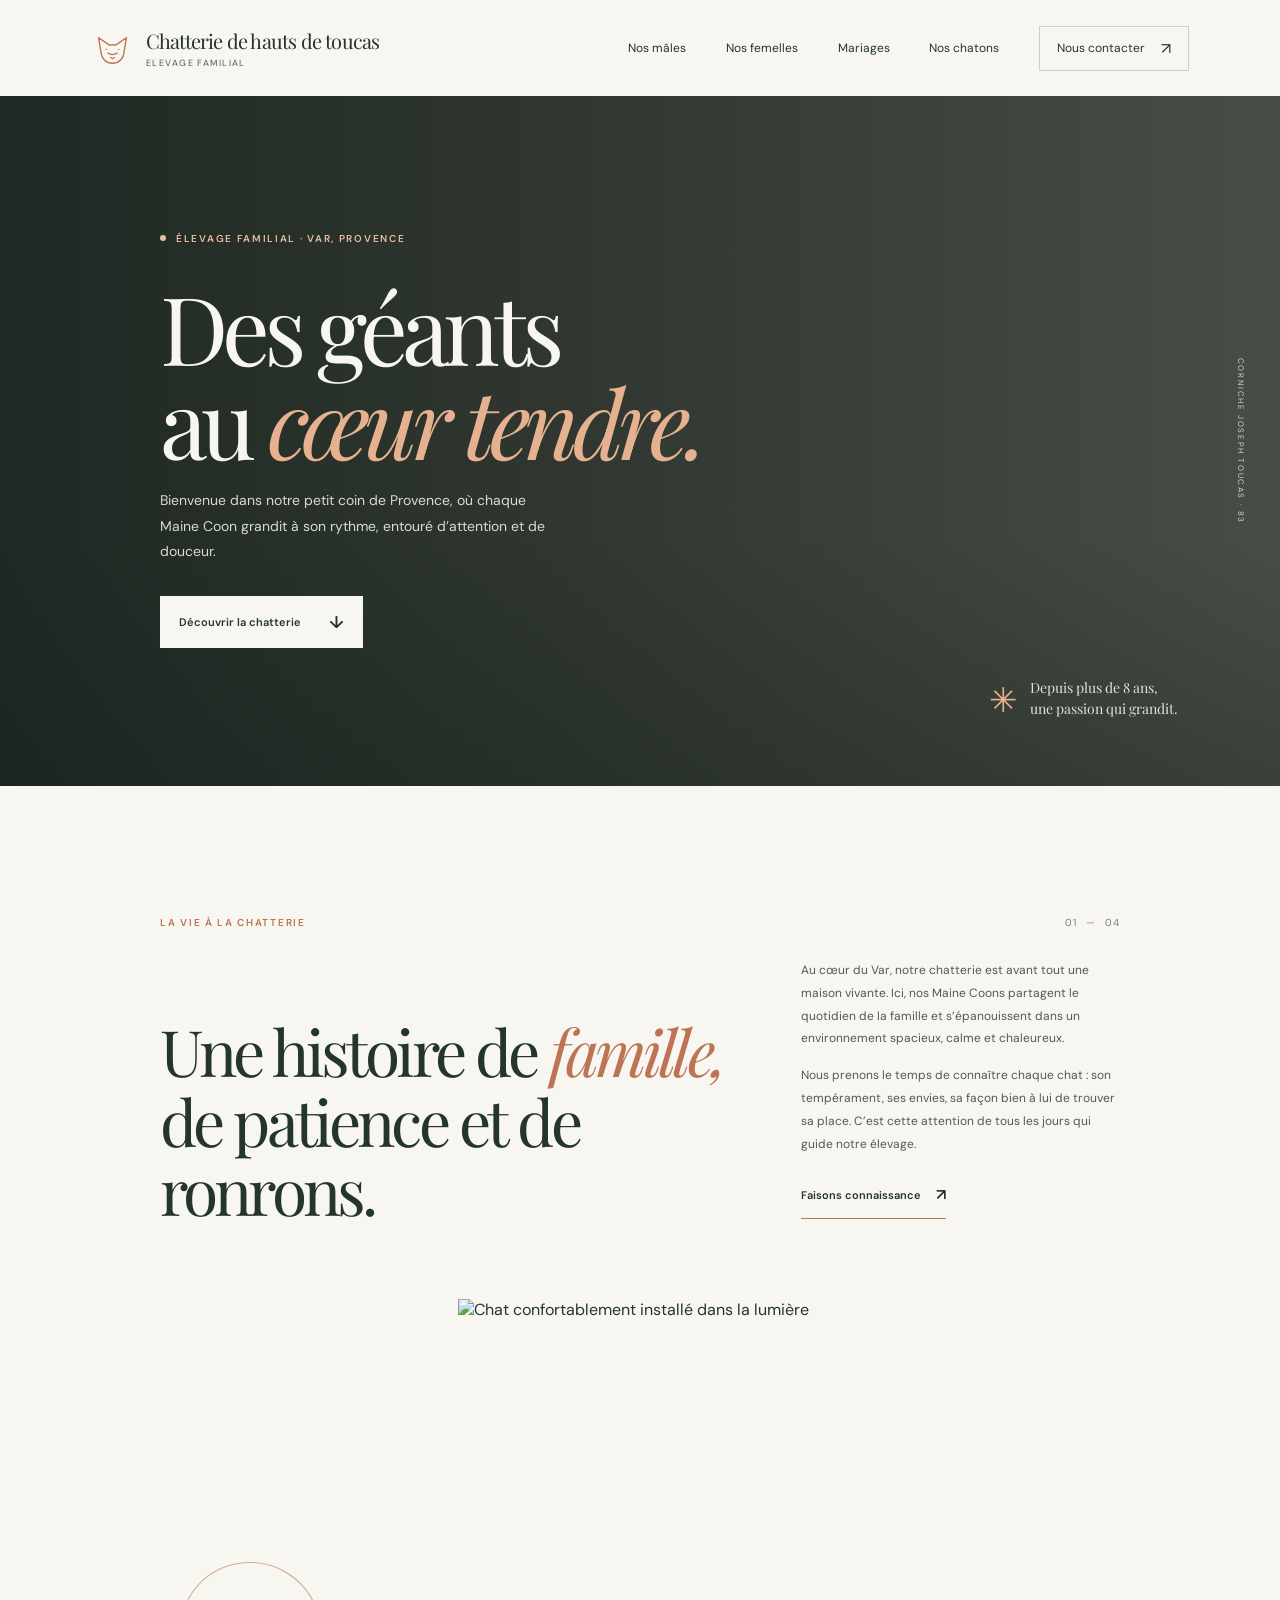
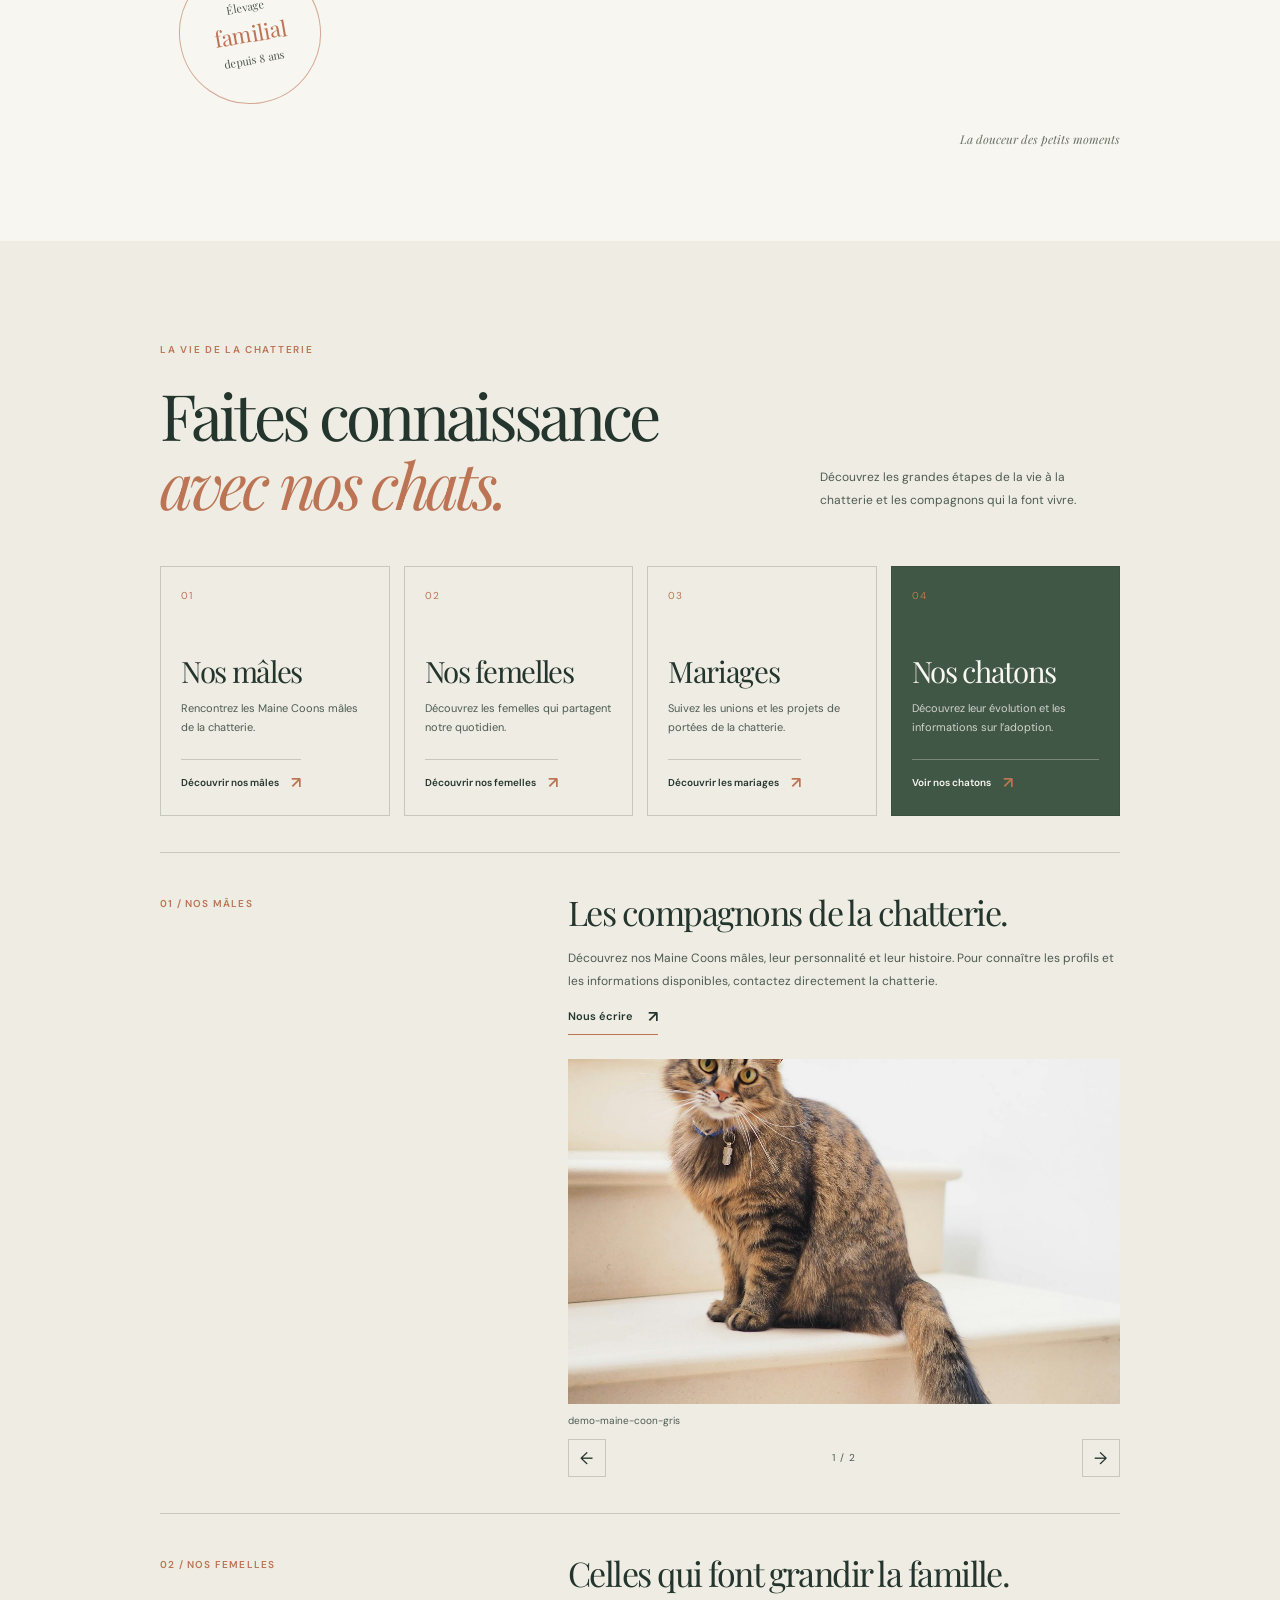
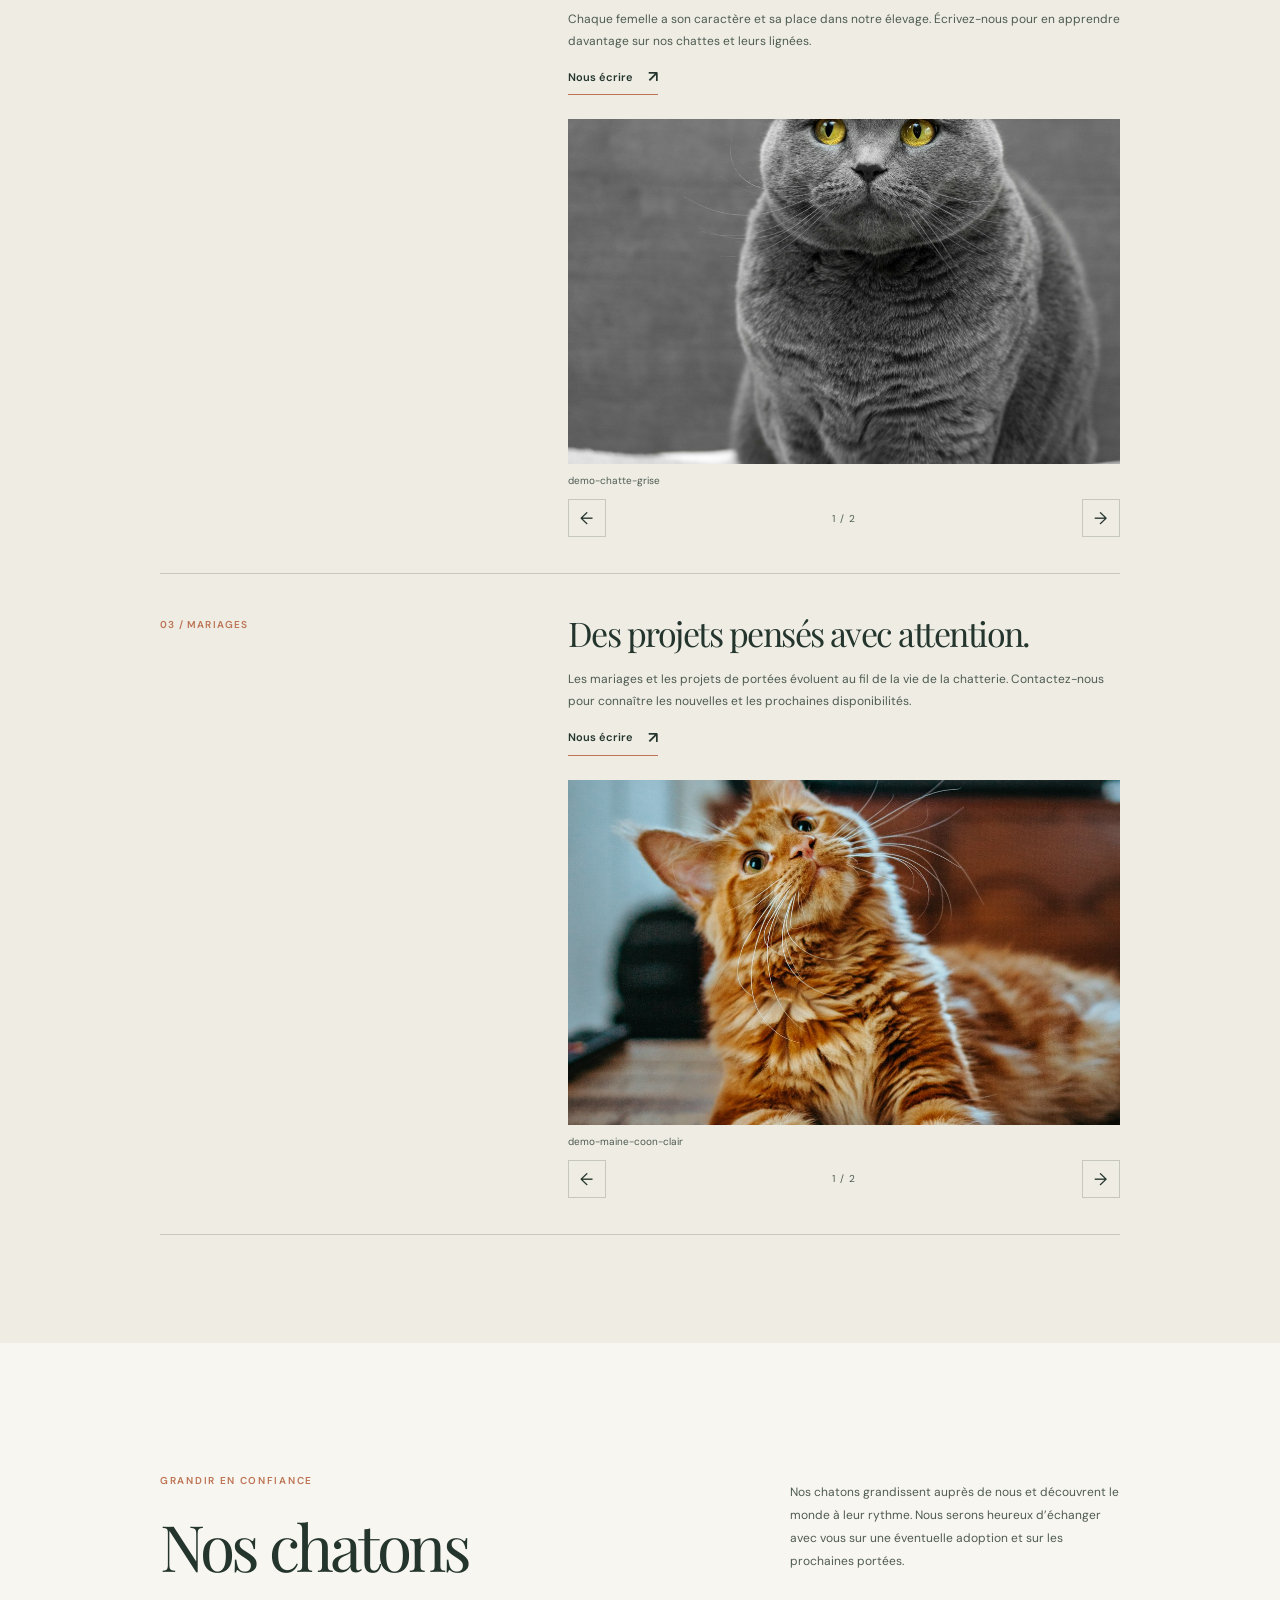
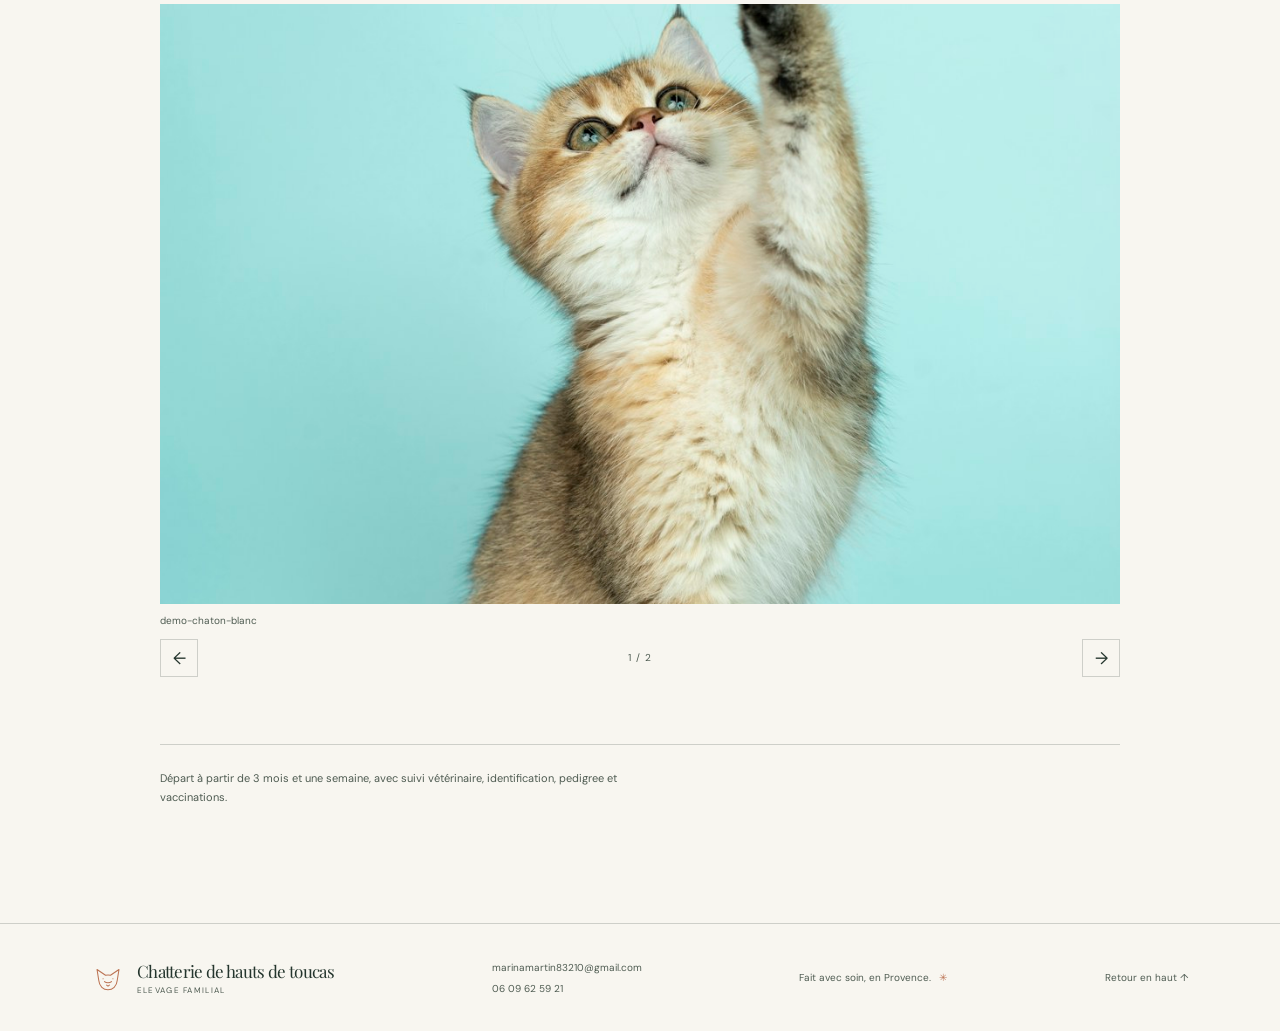
==== commit 80561f98: "Contact with phone number" ====
--- a/index.html
+++ b/index.html
@@ -15,7 +15,7 @@
       href="https://fonts.googleapis.com/css2?family=DM+Sans:wght@400;500;600;700&family=Playfair+Display:wght@400;500;600;700&display=swap"
       rel="stylesheet"
     >
-    <link rel="stylesheet" href="styles.css">
+    <link rel="stylesheet" href="styles.css?v=2">
     <script src="script.js" defer></script>
   </head>
   <body>
@@ -76,7 +76,7 @@
           <div class="intro__copy">
             <p>Au cœur du Var, notre chatterie est avant tout une maison vivante. Ici, nos Maine Coons partagent le quotidien de la famille et s’épanouissent dans un environnement spacieux, calme et chaleureux.</p>
             <p>Nous prenons le temps de connaître chaque chat : son tempérament, ses envies, sa façon bien à lui de trouver sa place. C’est cette attention de tous les jours qui guide notre élevage.</p>
-            <a class="text-link" href="mailto:chatteriedupredelafont@yahoo.com">Faisons connaissance <span aria-hidden="true">↗</span></a>
+            <a class="text-link" href="mailto:marinamartin83210@gmail.com">Faisons connaissance <span aria-hidden="true">↗</span></a>
           </div>
         </div>
         <div class="intro__image-wrap">
@@ -135,7 +135,7 @@
             <div>
               <h3>Les compagnons de la chatterie.</h3>
               <p>Découvrez nos Maine Coons mâles, leur personnalité et leur histoire. Pour connaître les profils et les informations disponibles, contactez directement la chatterie.</p>
-              <a class="text-link" href="mailto:chatteriedupredelafont@yahoo.com?subject=Informations%20sur%20vos%20m%C3%A2les">Nous écrire <span aria-hidden="true">↗</span></a>
+              <a class="text-link" href="mailto:marinamartin83210@gmail.com?subject=Informations%20sur%20vos%20m%C3%A2les">Nous écrire <span aria-hidden="true">↗</span></a>
               <div class="carousel" data-gallery="nos-males" role="region" aria-label="Photos de nos mâles">
                 <p class="carousel__status" role="status" aria-live="polite">Chargement des photos…</p>
               </div>
@@ -146,7 +146,7 @@
             <div>
               <h3>Celles qui font grandir la famille.</h3>
               <p>Chaque femelle a son caractère et sa place dans notre élevage. Écrivez-nous pour en apprendre davantage sur nos chattes et leurs lignées.</p>
-              <a class="text-link" href="mailto:chatteriedupredelafont@yahoo.com?subject=Informations%20sur%20vos%20femelles">Nous écrire <span aria-hidden="true">↗</span></a>
+              <a class="text-link" href="mailto:marinamartin83210@gmail.com?subject=Informations%20sur%20vos%20femelles">Nous écrire <span aria-hidden="true">↗</span></a>
               <div class="carousel" data-gallery="nos-femelles" role="region" aria-label="Photos de nos femelles">
                 <p class="carousel__status" role="status" aria-live="polite">Chargement des photos…</p>
               </div>
@@ -157,7 +157,7 @@
             <div>
               <h3>Des projets pensés avec attention.</h3>
               <p>Les mariages et les projets de portées évoluent au fil de la vie de la chatterie. Contactez-nous pour connaître les nouvelles et les prochaines disponibilités.</p>
-              <a class="text-link" href="mailto:chatteriedupredelafont@yahoo.com?subject=Informations%20sur%20les%20mariages">Nous écrire <span aria-hidden="true">↗</span></a>
+              <a class="text-link" href="mailto:marinamartin83210@gmail.com?subject=Informations%20sur%20les%20mariages">Nous écrire <span aria-hidden="true">↗</span></a>
               <div class="carousel" data-gallery="mariages" role="region" aria-label="Photos des mariages">
                 <p class="carousel__status" role="status" aria-live="polite">Chargement des photos…</p>
               </div>
@@ -198,7 +198,10 @@
           <span class="wordmark__descriptor">Elevage familial</span>
         </span>
       </a>
-      <a class="footer-email" href="mailto:chatteriedupredelafont@yahoo.com">chatteriedupredelafont@yahoo.com</a>
+      <div class="footer-contact">
+        <a class="footer-email" href="mailto:marinamartin83210@gmail.com">marinamartin83210@gmail.com</a>
+        <a class="footer-phone" href="tel:+33609625921">06 09 62 59 21</a>
+      </div>
       <p>Fait avec soin, en Provence. <span aria-hidden="true">✳</span></p>
       <a class="footer-top" href="#accueil">Retour en haut ↑</a>
     </footer>
--- a/styles.css
+++ b/styles.css
@@ -699,14 +699,22 @@
   font-size: 8px;
 }
 
+.footer-contact {
+  display: flex;
+  flex-direction: column;
+  align-items: flex-start;
+  gap: 8px;
+}
+
 .site-footer > p,
 .footer-top,
-.footer-email {
-  color: var(--ink-soft);
+.footer-contact > a {
+  color: var(--ink-soft);
+  font-family: var(--sans);
   font-size: 10px;
 }
 
-.footer-email:hover {
+.footer-contact > a:hover {
   color: var(--clay);
 }
 
@@ -1032,10 +1040,9 @@
     padding: 22px 7%;
   }
 
-  .footer-email {
+  .footer-contact {
     order: 1;
     width: 100%;
-    overflow-wrap: anywhere;
   }
 
   .site-footer > p {
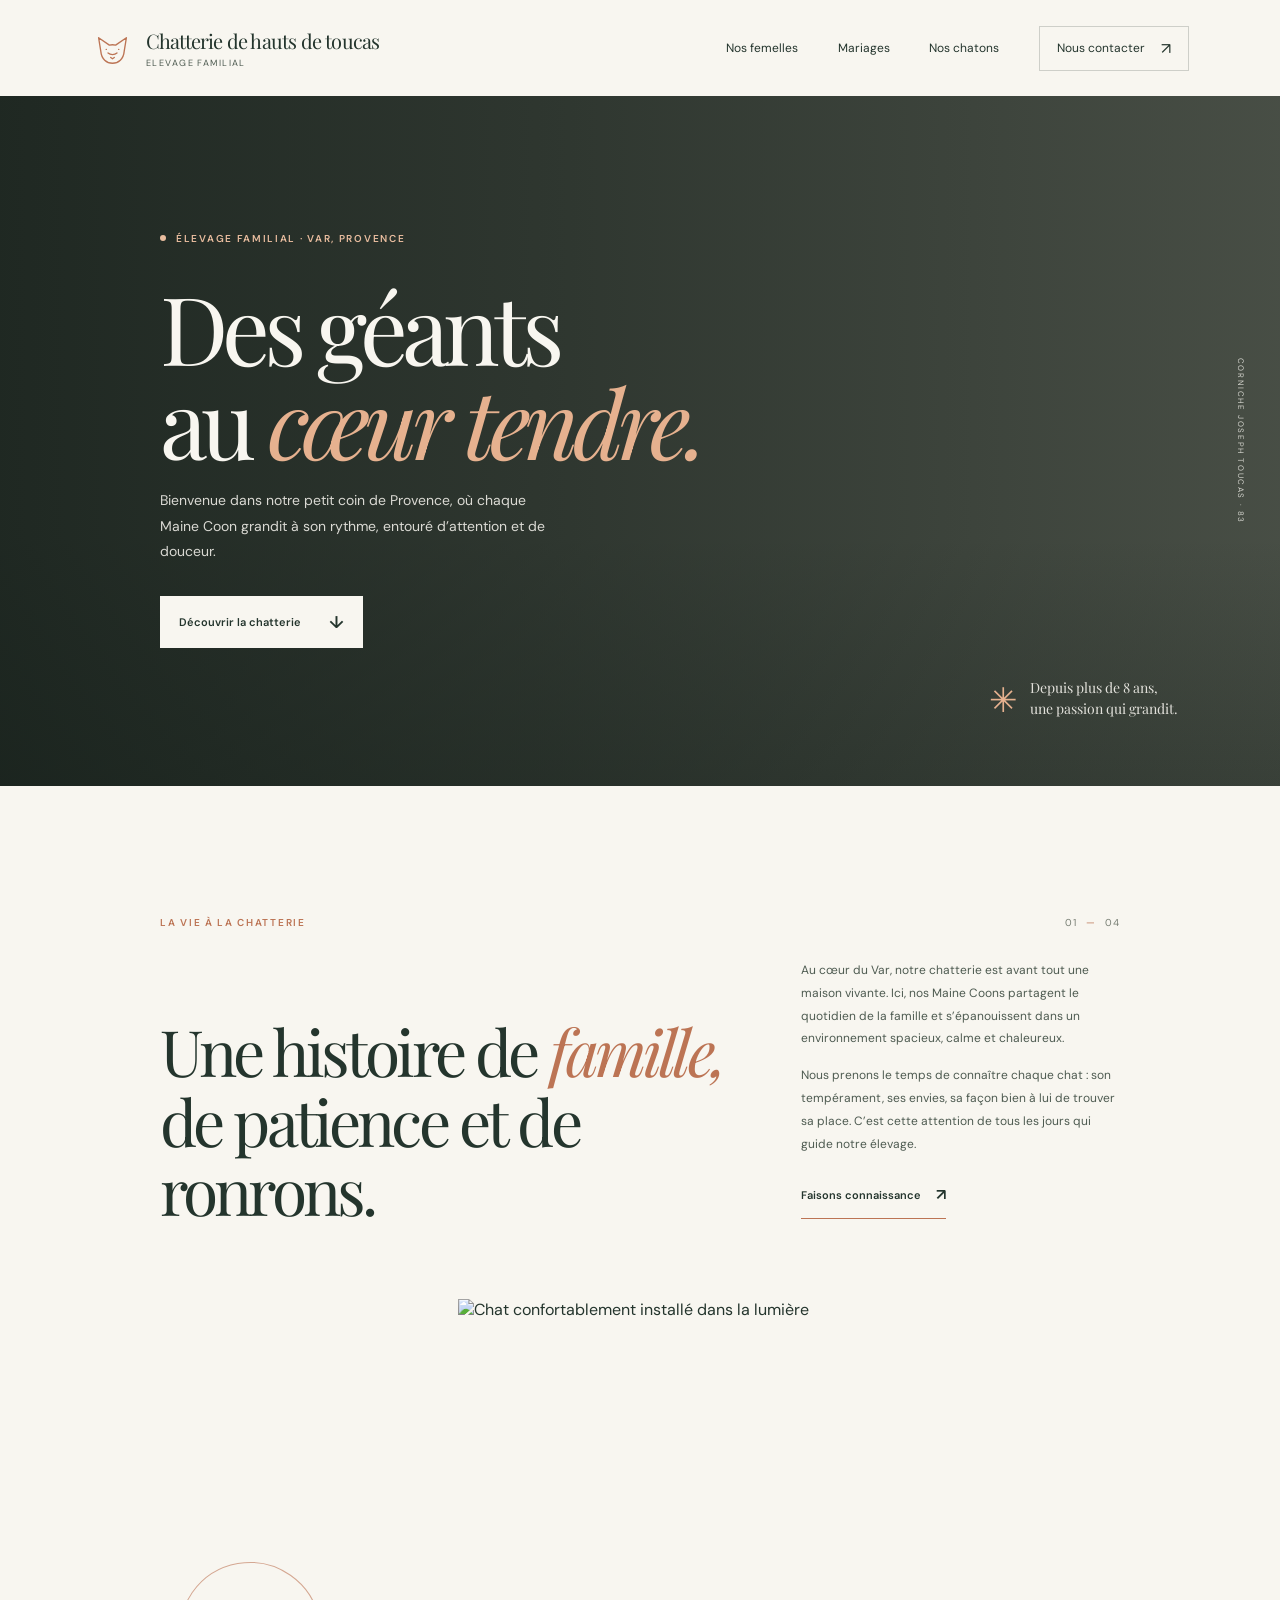
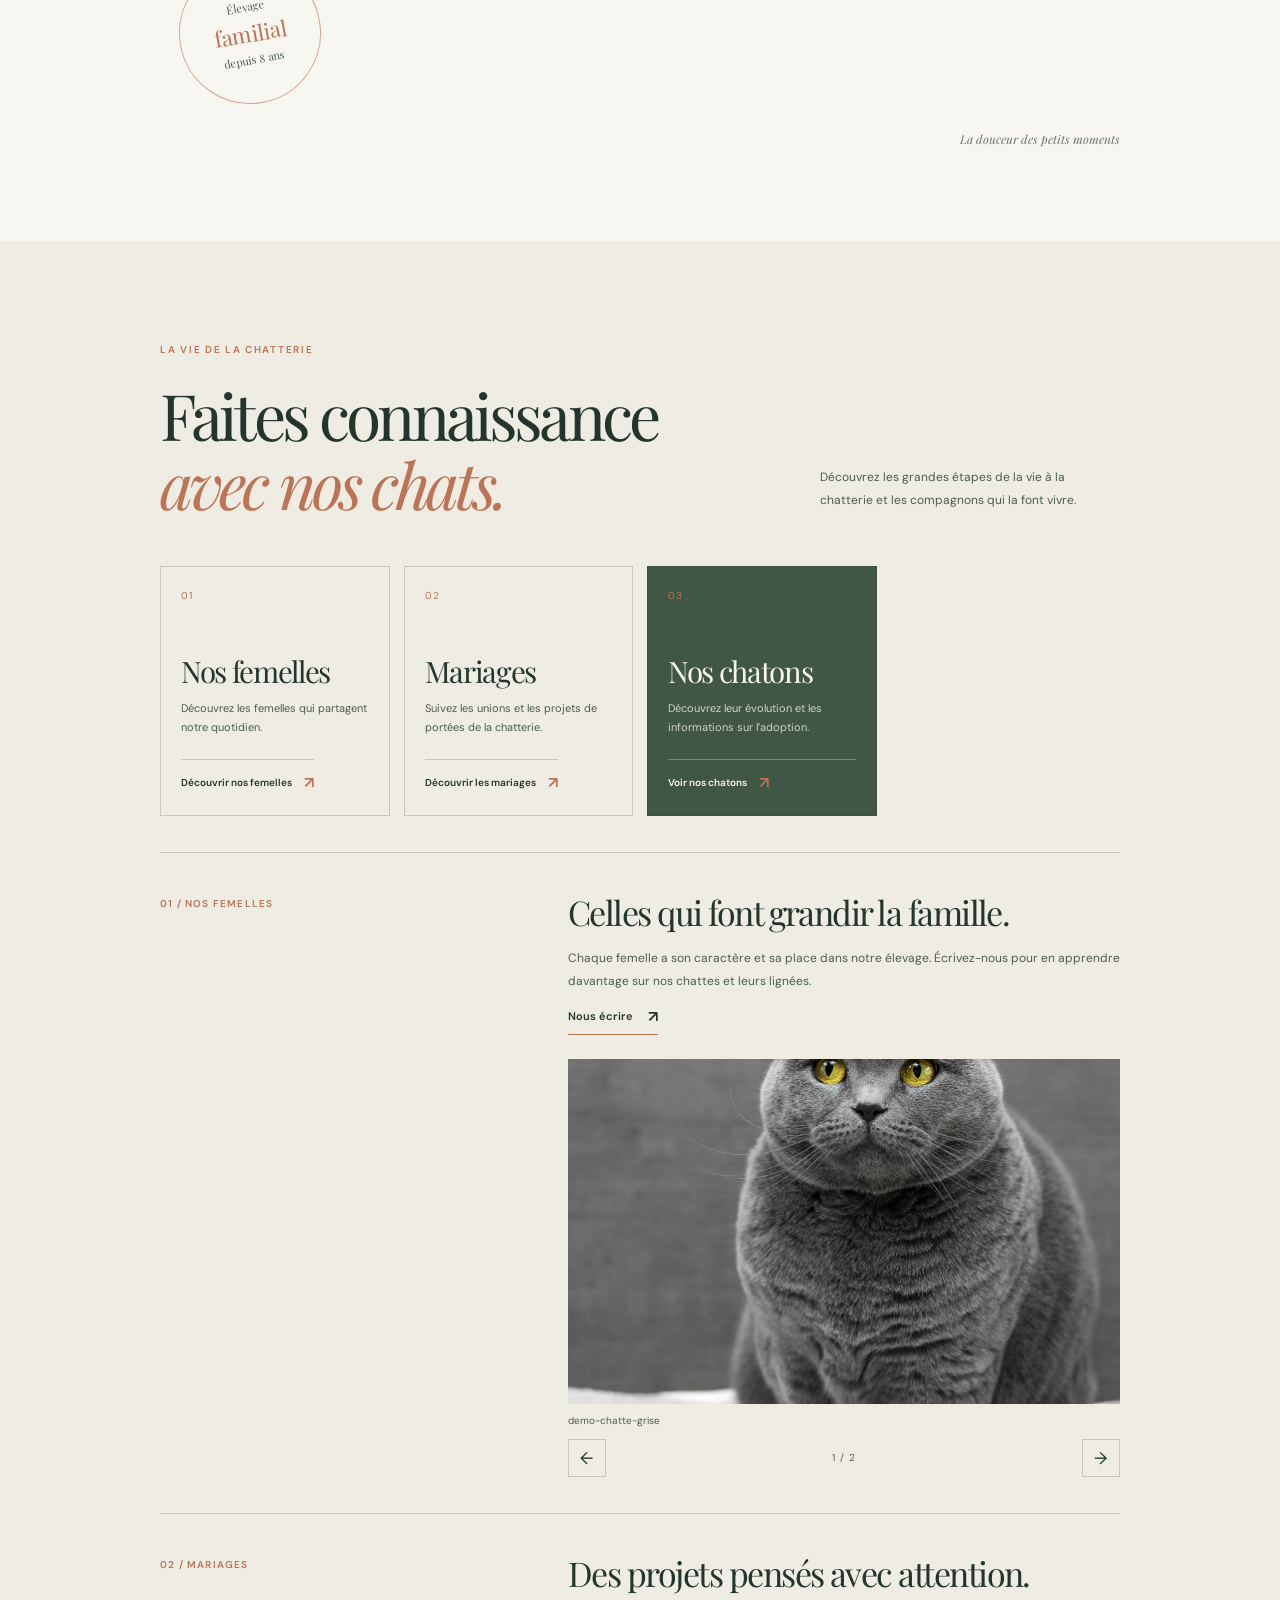
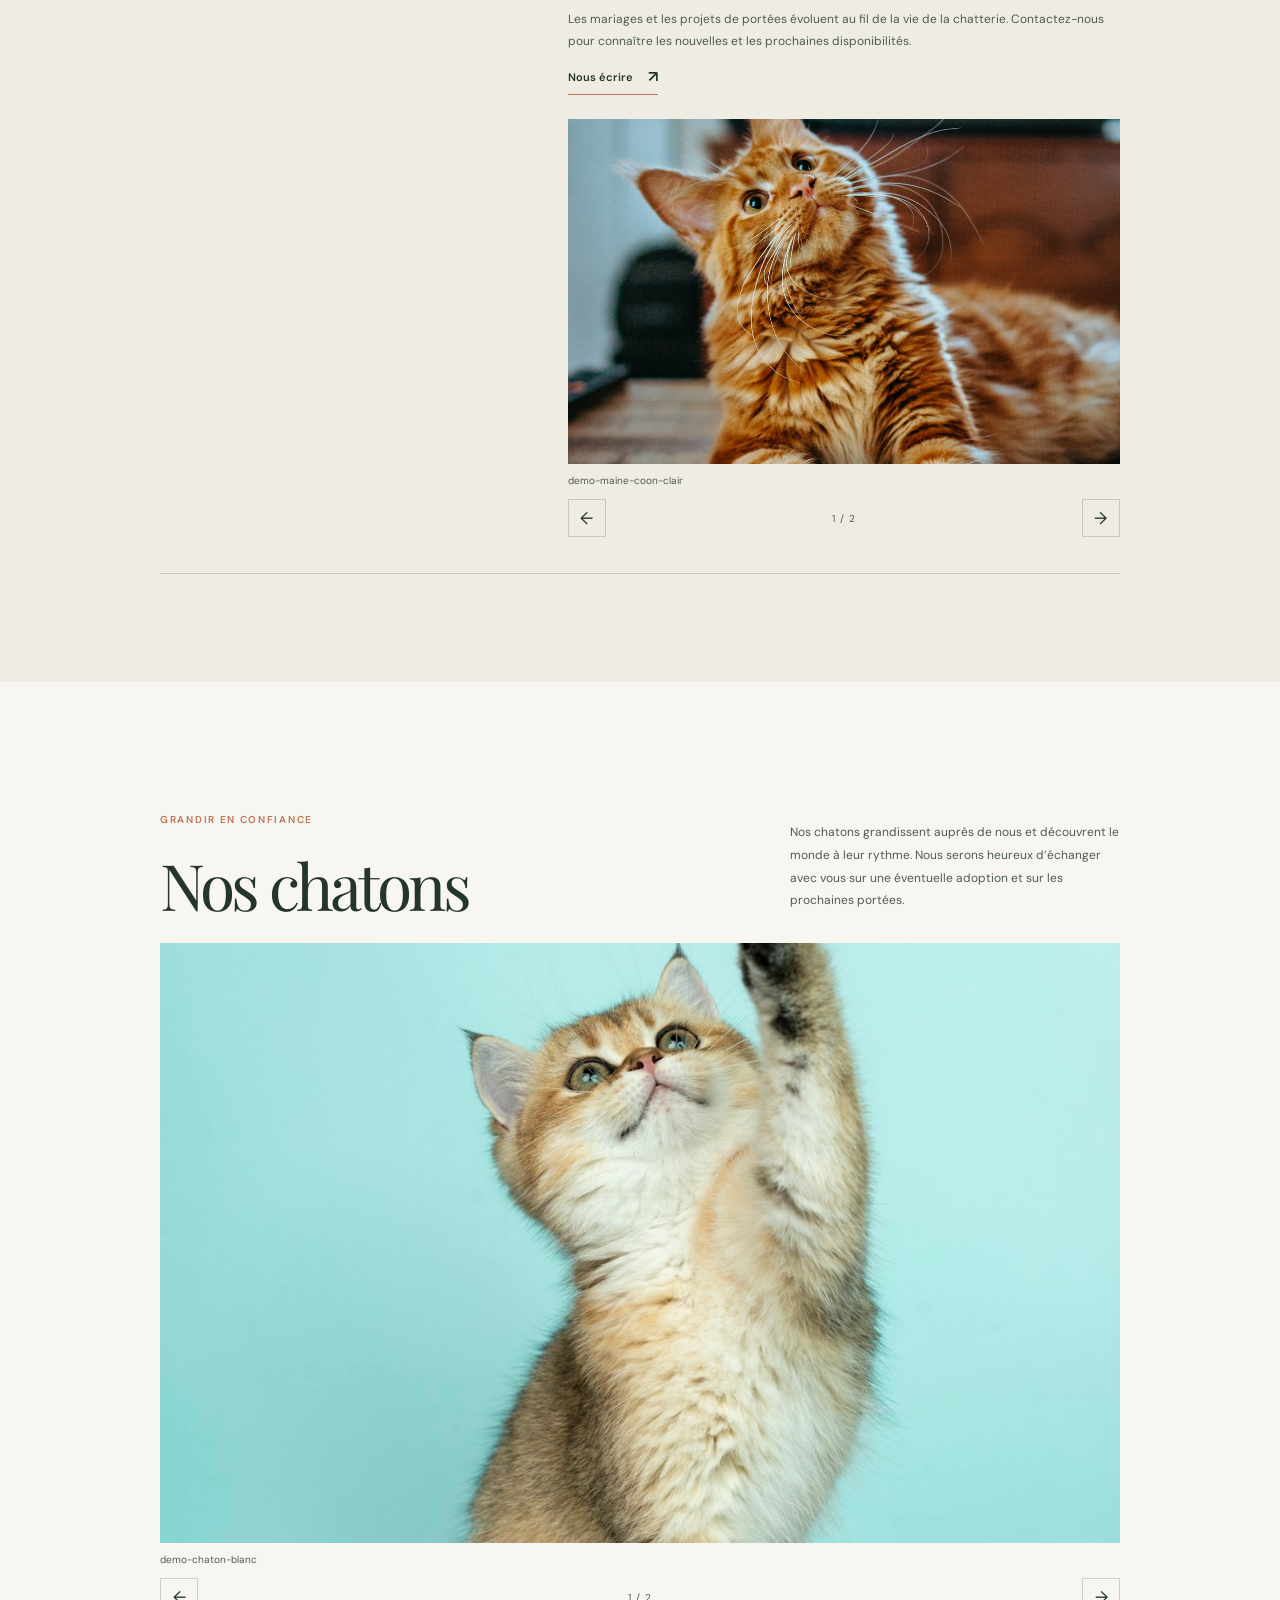
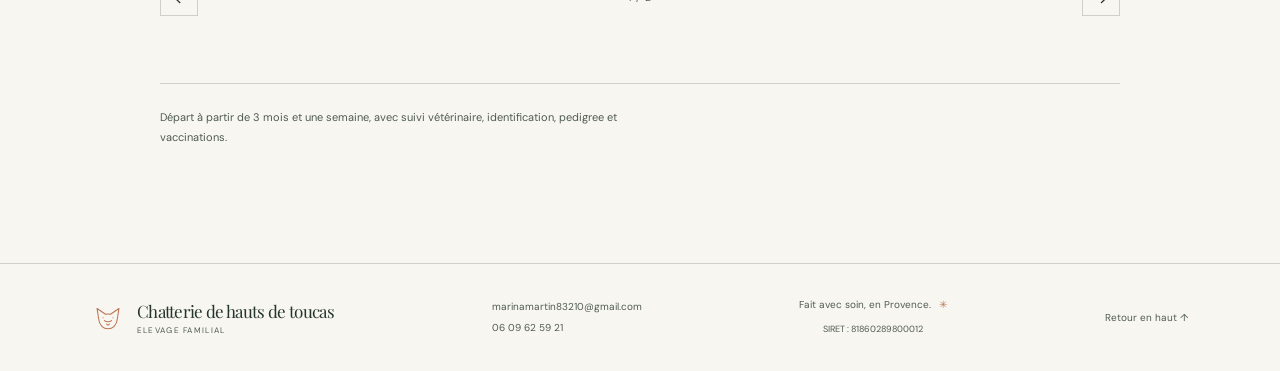
==== commit cb79145f: "Removes males section" ====
--- a/index.html
+++ b/index.html
@@ -41,7 +41,6 @@
       </button>
 
       <nav class="site-nav" id="site-nav" aria-label="Navigation principale">
-        <a href="#nos-males">Nos mâles</a>
         <a href="#nos-femelles">Nos femelles</a>
         <a href="#mariages">Mariages</a>
         <a href="#chatons">Nos chatons</a>
@@ -104,45 +103,28 @@
           <p>Découvrez les grandes étapes de la vie à la chatterie et les compagnons qui la font vivre.</p>
         </div>
         <div class="category-grid">
-          <a class="category-card" href="#nos-males">
+          <a class="category-card" href="#nos-femelles">
             <span class="category-card__number">01</span>
-            <h3>Nos mâles</h3>
-            <p>Rencontrez les Maine Coons mâles de la chatterie.</p>
-            <span class="category-card__link">Découvrir nos mâles <span aria-hidden="true">↗</span></span>
-          </a>
-          <a class="category-card" href="#nos-femelles">
-            <span class="category-card__number">02</span>
             <h3>Nos femelles</h3>
             <p>Découvrez les femelles qui partagent notre quotidien.</p>
             <span class="category-card__link">Découvrir nos femelles <span aria-hidden="true">↗</span></span>
           </a>
           <a class="category-card" href="#mariages">
-            <span class="category-card__number">03</span>
+            <span class="category-card__number">02</span>
             <h3>Mariages</h3>
             <p>Suivez les unions et les projets de portées de la chatterie.</p>
             <span class="category-card__link">Découvrir les mariages <span aria-hidden="true">↗</span></span>
           </a>
           <a class="category-card category-card--featured" href="#chatons">
-            <span class="category-card__number">04</span>
+            <span class="category-card__number">03</span>
             <h3>Nos chatons</h3>
             <p>Découvrez leur évolution et les informations sur l’adoption.</p>
             <span class="category-card__link">Voir nos chatons <span aria-hidden="true">↗</span></span>
           </a>
         </div>
         <div class="category-details">
-          <article class="category-detail" id="nos-males">
-            <span class="category-detail__number">01 / Nos mâles</span>
-            <div>
-              <h3>Les compagnons de la chatterie.</h3>
-              <p>Découvrez nos Maine Coons mâles, leur personnalité et leur histoire. Pour connaître les profils et les informations disponibles, contactez directement la chatterie.</p>
-              <a class="text-link" href="mailto:marinamartin83210@gmail.com?subject=Informations%20sur%20vos%20m%C3%A2les">Nous écrire <span aria-hidden="true">↗</span></a>
-              <div class="carousel" data-gallery="nos-males" role="region" aria-label="Photos de nos mâles">
-                <p class="carousel__status" role="status" aria-live="polite">Chargement des photos…</p>
-              </div>
-            </div>
-          </article>
           <article class="category-detail" id="nos-femelles">
-            <span class="category-detail__number">02 / Nos femelles</span>
+            <span class="category-detail__number">01 / Nos femelles</span>
             <div>
               <h3>Celles qui font grandir la famille.</h3>
               <p>Chaque femelle a son caractère et sa place dans notre élevage. Écrivez-nous pour en apprendre davantage sur nos chattes et leurs lignées.</p>
@@ -153,7 +135,7 @@
             </div>
           </article>
           <article class="category-detail" id="mariages">
-            <span class="category-detail__number">03 / Mariages</span>
+            <span class="category-detail__number">02 / Mariages</span>
             <div>
               <h3>Des projets pensés avec attention.</h3>
               <p>Les mariages et les projets de portées évoluent au fil de la vie de la chatterie. Contactez-nous pour connaître les nouvelles et les prochaines disponibilités.</p>
@@ -202,7 +184,10 @@
         <a class="footer-email" href="mailto:marinamartin83210@gmail.com">marinamartin83210@gmail.com</a>
         <a class="footer-phone" href="tel:+33609625921">06 09 62 59 21</a>
       </div>
-      <p>Fait avec soin, en Provence. <span aria-hidden="true">✳</span></p>
+      <div class="footer-note">
+        <p>Fait avec soin, en Provence. <span aria-hidden="true">✳</span></p>
+        <small>SIRET : 81860289800012</small>
+      </div>
       <a class="footer-top" href="#accueil">Retour en haut ↑</a>
     </footer>
   </body>
--- a/styles.css
+++ b/styles.css
@@ -714,11 +714,26 @@
   font-size: 10px;
 }
 
+.footer-note {
+  text-align: center;
+}
+
+.footer-note p {
+  margin: 0 0 5px;
+  color: var(--ink-soft);
+  font-size: 10px;
+}
+
+.footer-note small {
+  color: var(--ink-soft);
+  font-size: 9px;
+}
+
 .footer-contact > a:hover {
   color: var(--clay);
 }
 
-.site-footer > p span {
+.footer-note p span {
   margin-left: 5px;
   color: var(--clay);
 }
@@ -1045,10 +1060,9 @@
     width: 100%;
   }
 
-  .site-footer > p {
+  .footer-note {
     order: 2;
     width: 100%;
-    margin: 0;
   }
 }
 
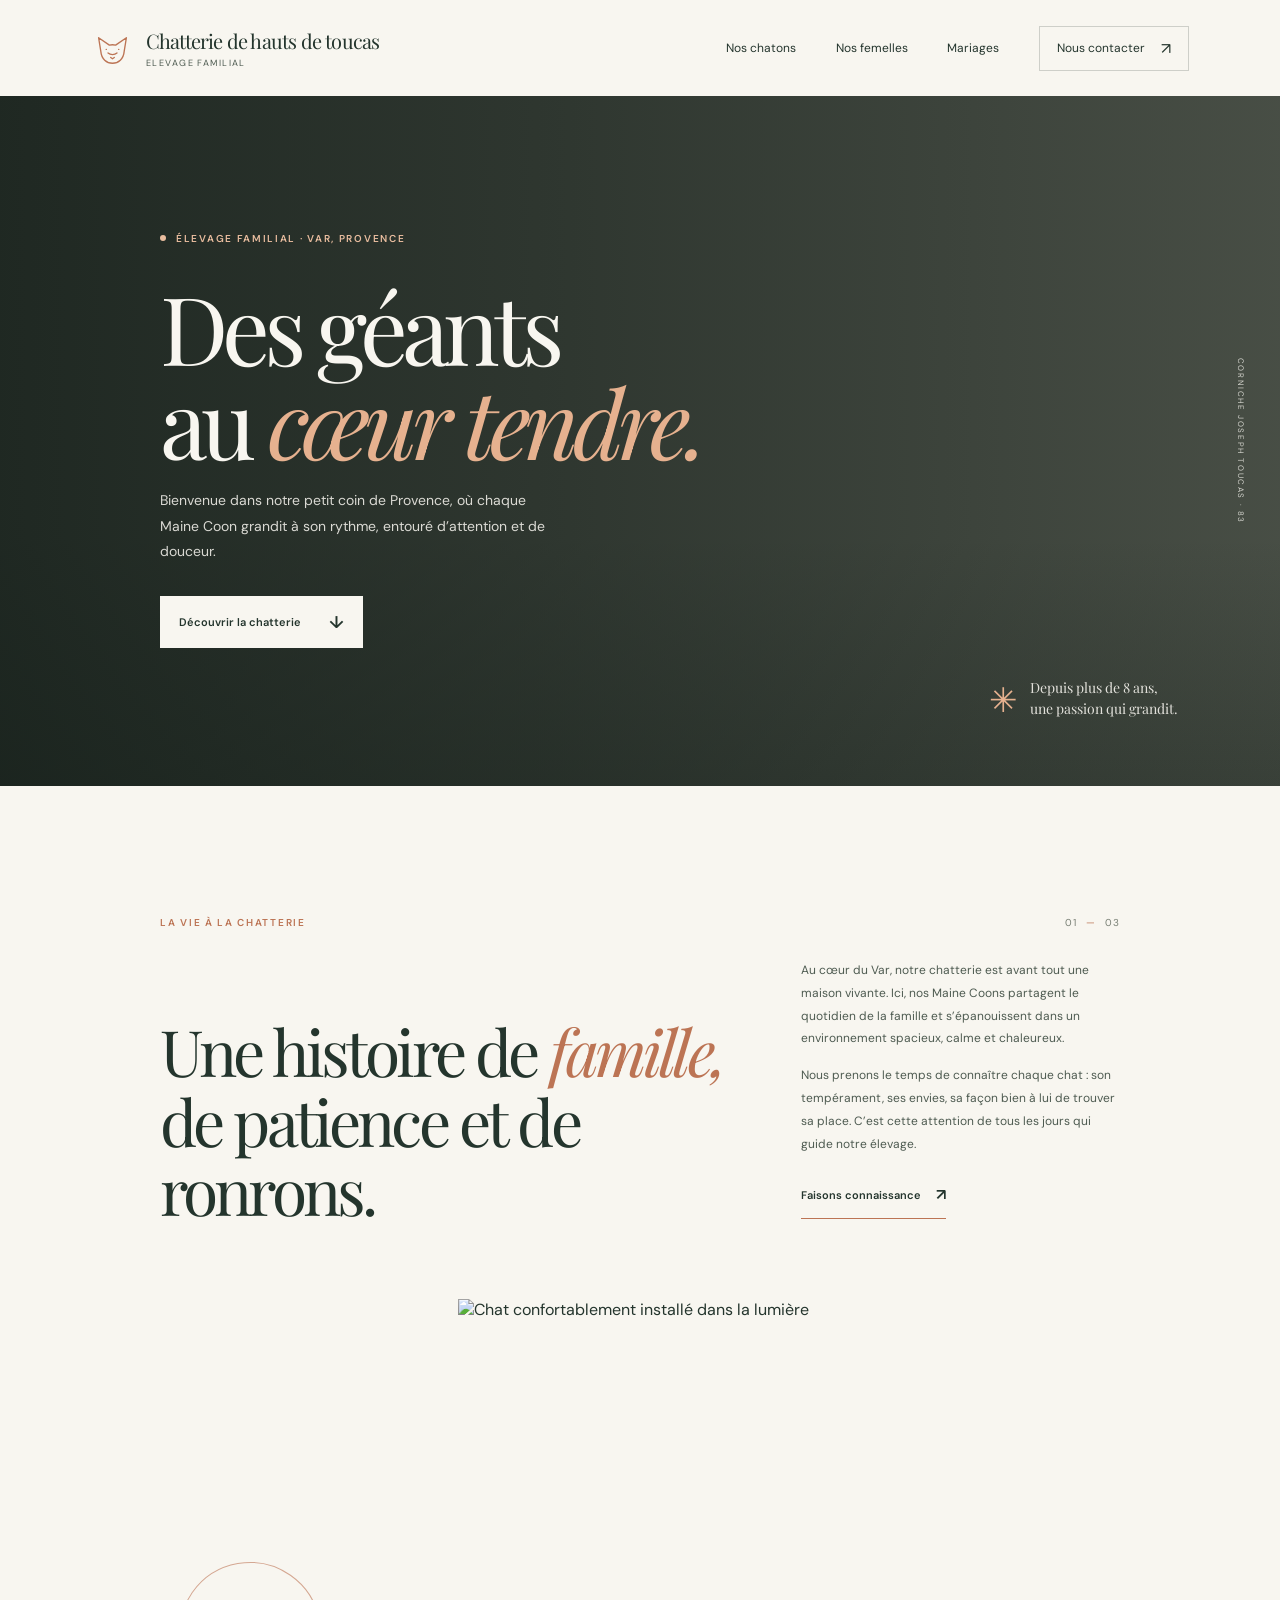
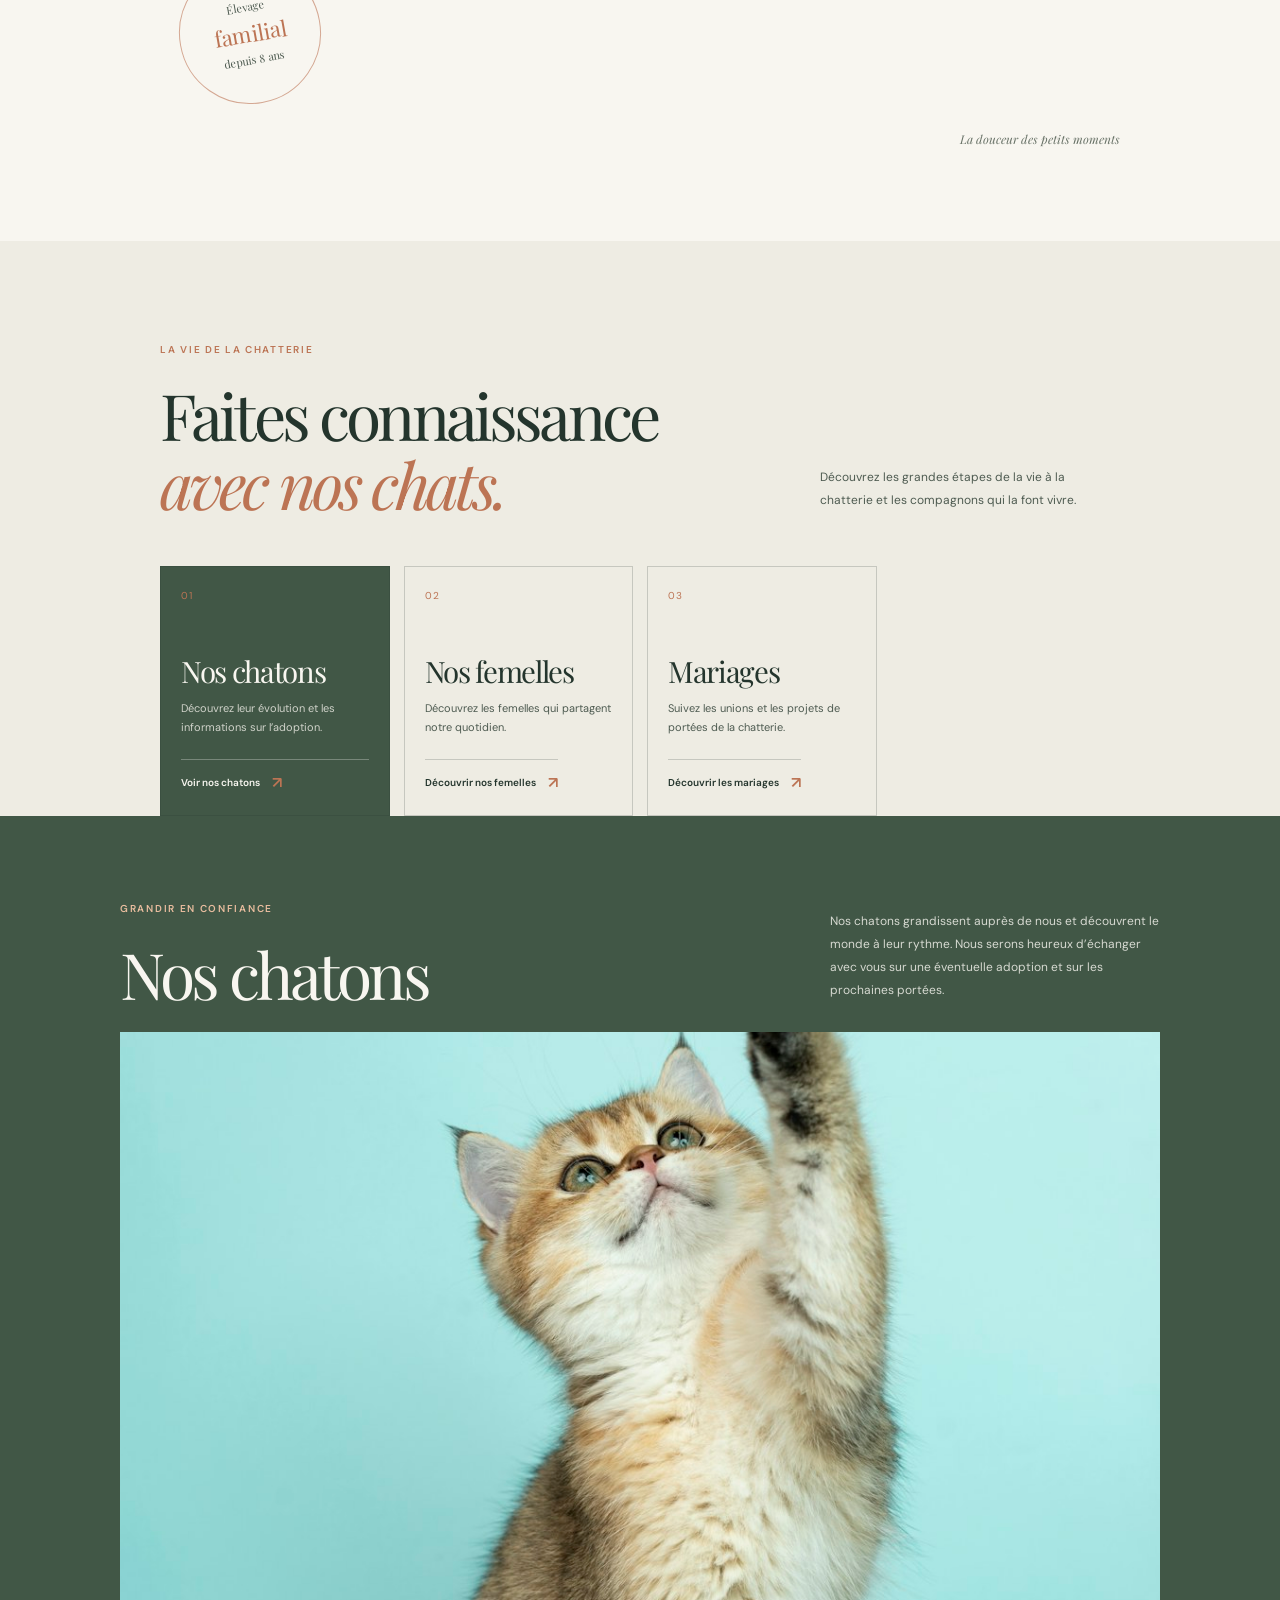
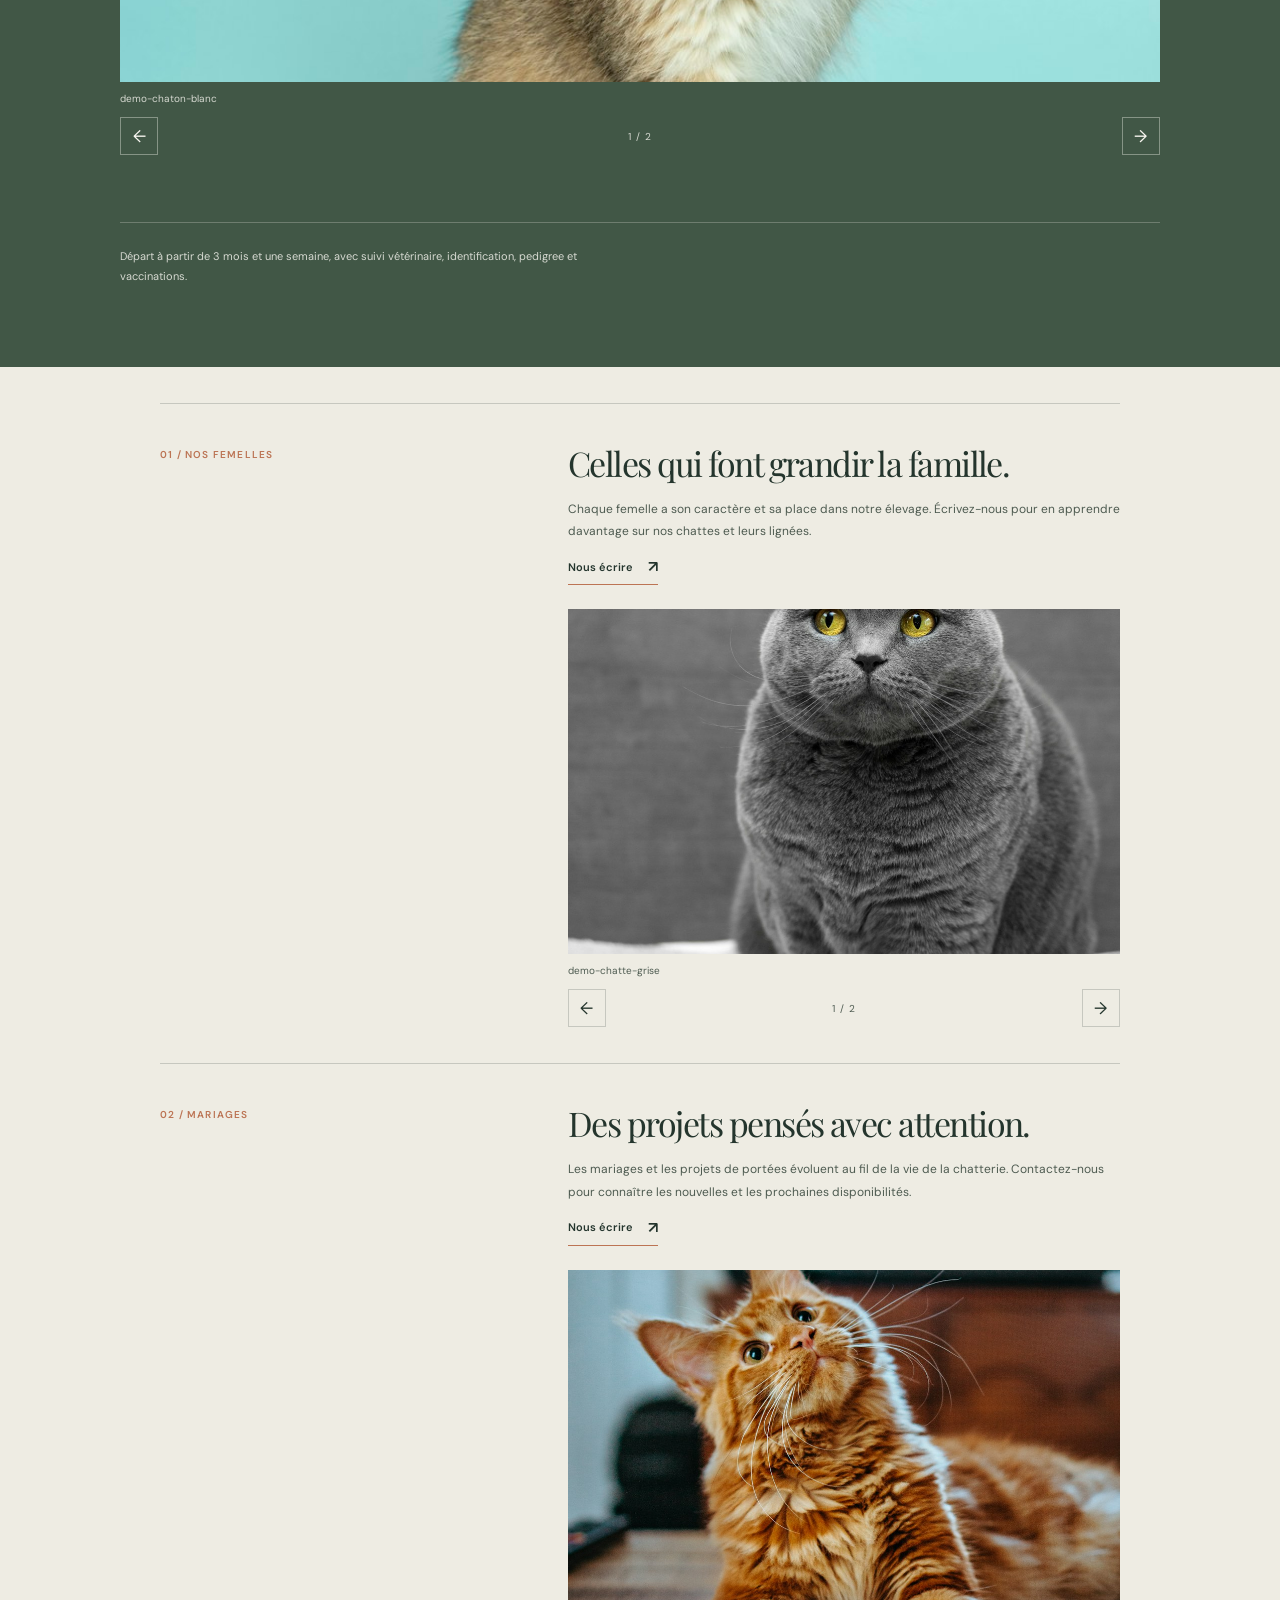
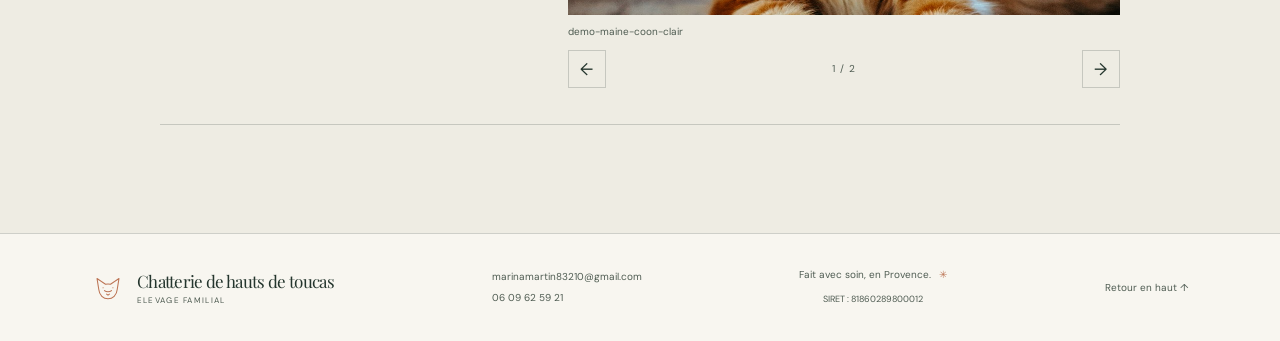
==== commit 8f5a0bf4: "Nos chatons has been positioned properly" ====
--- a/index.html
+++ b/index.html
@@ -15,7 +15,7 @@
       href="https://fonts.googleapis.com/css2?family=DM+Sans:wght@400;500;600;700&family=Playfair+Display:wght@400;500;600;700&display=swap"
       rel="stylesheet"
     >
-    <link rel="stylesheet" href="styles.css?v=2">
+    <link rel="stylesheet" href="styles.css?v=3">
     <script src="script.js" defer></script>
   </head>
   <body>
@@ -41,9 +41,9 @@
       </button>
 
       <nav class="site-nav" id="site-nav" aria-label="Navigation principale">
+        <a href="#chatons">Nos chatons</a>
         <a href="#nos-femelles">Nos femelles</a>
         <a href="#mariages">Mariages</a>
-        <a href="#chatons">Nos chatons</a>
         <a class="nav-contact" href="#contact">Nous contacter <span aria-hidden="true">↗</span></a>
       </nav>
     </header>
@@ -68,7 +68,7 @@
       <section class="intro section-pad" id="histoire" aria-labelledby="intro-title">
         <div class="intro__label">
           <span class="eyebrow">La vie à la chatterie</span>
-          <span class="section-index">01 <i>—</i> 04</span>
+          <span class="section-index">01 <i>—</i> 03</span>
         </div>
         <div class="intro__main">
           <h2 class="section-title" id="intro-title">Une histoire de <em>famille,</em><br>de patience et de ronrons.</h2>
@@ -103,25 +103,40 @@
           <p>Découvrez les grandes étapes de la vie à la chatterie et les compagnons qui la font vivre.</p>
         </div>
         <div class="category-grid">
+          <a class="category-card category-card--featured" href="#chatons">
+            <span class="category-card__number">01</span>
+            <h3>Nos chatons</h3>
+            <p>Découvrez leur évolution et les informations sur l’adoption.</p>
+            <span class="category-card__link">Voir nos chatons <span aria-hidden="true">↗</span></span>
+          </a>
           <a class="category-card" href="#nos-femelles">
-            <span class="category-card__number">01</span>
+            <span class="category-card__number">02</span>
             <h3>Nos femelles</h3>
             <p>Découvrez les femelles qui partagent notre quotidien.</p>
             <span class="category-card__link">Découvrir nos femelles <span aria-hidden="true">↗</span></span>
           </a>
           <a class="category-card" href="#mariages">
-            <span class="category-card__number">02</span>
+            <span class="category-card__number">03</span>
             <h3>Mariages</h3>
             <p>Suivez les unions et les projets de portées de la chatterie.</p>
             <span class="category-card__link">Découvrir les mariages <span aria-hidden="true">↗</span></span>
           </a>
-          <a class="category-card category-card--featured" href="#chatons">
-            <span class="category-card__number">03</span>
-            <h3>Nos chatons</h3>
-            <p>Découvrez leur évolution et les informations sur l’adoption.</p>
-            <span class="category-card__link">Voir nos chatons <span aria-hidden="true">↗</span></span>
-          </a>
         </div>
+        <section class="kittens section-pad" id="chatons" aria-labelledby="kittens-title">
+          <div class="kittens__heading">
+            <div>
+              <span class="eyebrow">Grandir en confiance</span>
+              <h2 class="section-title" id="kittens-title">Nos chatons</h2>
+            </div>
+            <p>Nos chatons grandissent auprès de nous et découvrent le monde à leur rythme. Nous serons heureux d’échanger avec vous sur une éventuelle adoption et sur les prochaines portées.</p>
+          </div>
+          <div class="carousel" data-gallery="nos-chatons" role="region" aria-label="Photos de nos chatons">
+            <p class="carousel__status" role="status" aria-live="polite">Chargement des photos…</p>
+          </div>
+          <div class="kittens__bottom">
+            <p>Départ à partir de 3 mois et une semaine, avec suivi vétérinaire, identification, pedigree et vaccinations.</p>
+          </div>
+        </section>
         <div class="category-details">
           <article class="category-detail" id="nos-femelles">
             <span class="category-detail__number">01 / Nos femelles</span>
@@ -145,23 +160,6 @@
               </div>
             </div>
           </article>
-        </div>
-      </section>
-
-      <section class="kittens section-pad" id="chatons" aria-labelledby="kittens-title">
-        <div class="kittens__heading">
-          <div>
-            <span class="eyebrow">Grandir en confiance</span>
-            <h2 class="section-title" id="kittens-title">Nos chatons</h2>
-          </div>
-          <p>Nos chatons grandissent auprès de nous et découvrent le monde à leur rythme. Nous serons heureux d’échanger avec vous sur une éventuelle adoption et sur les prochaines portées.</p>
-        </div>
-        <div class="carousel" data-gallery="nos-chatons" role="region" aria-label="Photos de nos chatons">
-          <p class="carousel__status" role="status" aria-live="polite">Chargement des photos…</p>
-          </article>
-        </div>
-        <div class="kittens__bottom">
-          <p>Départ à partir de 3 mois et une semaine, avec suivi vétérinaire, identification, pedigree et vaccinations.</p>
         </div>
       </section>
 
--- a/styles.css
+++ b/styles.css
@@ -640,6 +640,48 @@
   padding-bottom: 115px;
 }
 
+.categories > .kittens {
+  width: calc(100% + 33.333333%);
+  margin-left: -16.666667%;
+  padding: 80px 12.5%;
+  background: var(--moss);
+  color: var(--paper);
+}
+
+.categories > .kittens .eyebrow {
+  color: #e9bd9f;
+}
+
+.categories > .kittens .section-title {
+  color: var(--paper);
+}
+
+.categories > .kittens .kittens__heading > p,
+.categories > .kittens .kittens__bottom > p,
+.categories > .kittens .carousel__caption,
+.categories > .kittens .carousel__counter {
+  color: rgba(248, 246, 240, 0.82);
+}
+
+.categories > .kittens .kittens__bottom {
+  border-color: rgba(248, 246, 240, 0.24);
+}
+
+.categories > .kittens .carousel__status {
+  background: rgba(248, 246, 240, 0.08);
+  color: var(--paper);
+}
+
+.categories > .kittens .carousel__button {
+  border-color: rgba(248, 246, 240, 0.38);
+  color: var(--paper);
+}
+
+.categories > .kittens .carousel__button:hover {
+  background: var(--paper);
+  color: var(--moss);
+}
+
 .kittens__heading {
   display: flex;
   align-items: end;
@@ -808,6 +850,13 @@
   .category-detail {
     grid-template-columns: 0.45fr 1fr;
     gap: 5%;
+  }
+
+  .categories > .kittens {
+    width: calc(100% + 21.95122%);
+    margin-left: -10.97561%;
+    padding-right: 9%;
+    padding-left: 9%;
   }
 
 }
@@ -993,6 +1042,15 @@
     gap: 18px;
   }
 
+  .categories > .kittens {
+    padding-top: 55px;
+    width: calc(100% + 16.27907%);
+    margin-left: -8.139535%;
+    padding-right: 7%;
+    padding-bottom: 70px;
+    padding-left: 7%;
+  }
+
   .category-grid {
     gap: 10px;
     margin-top: 30px;
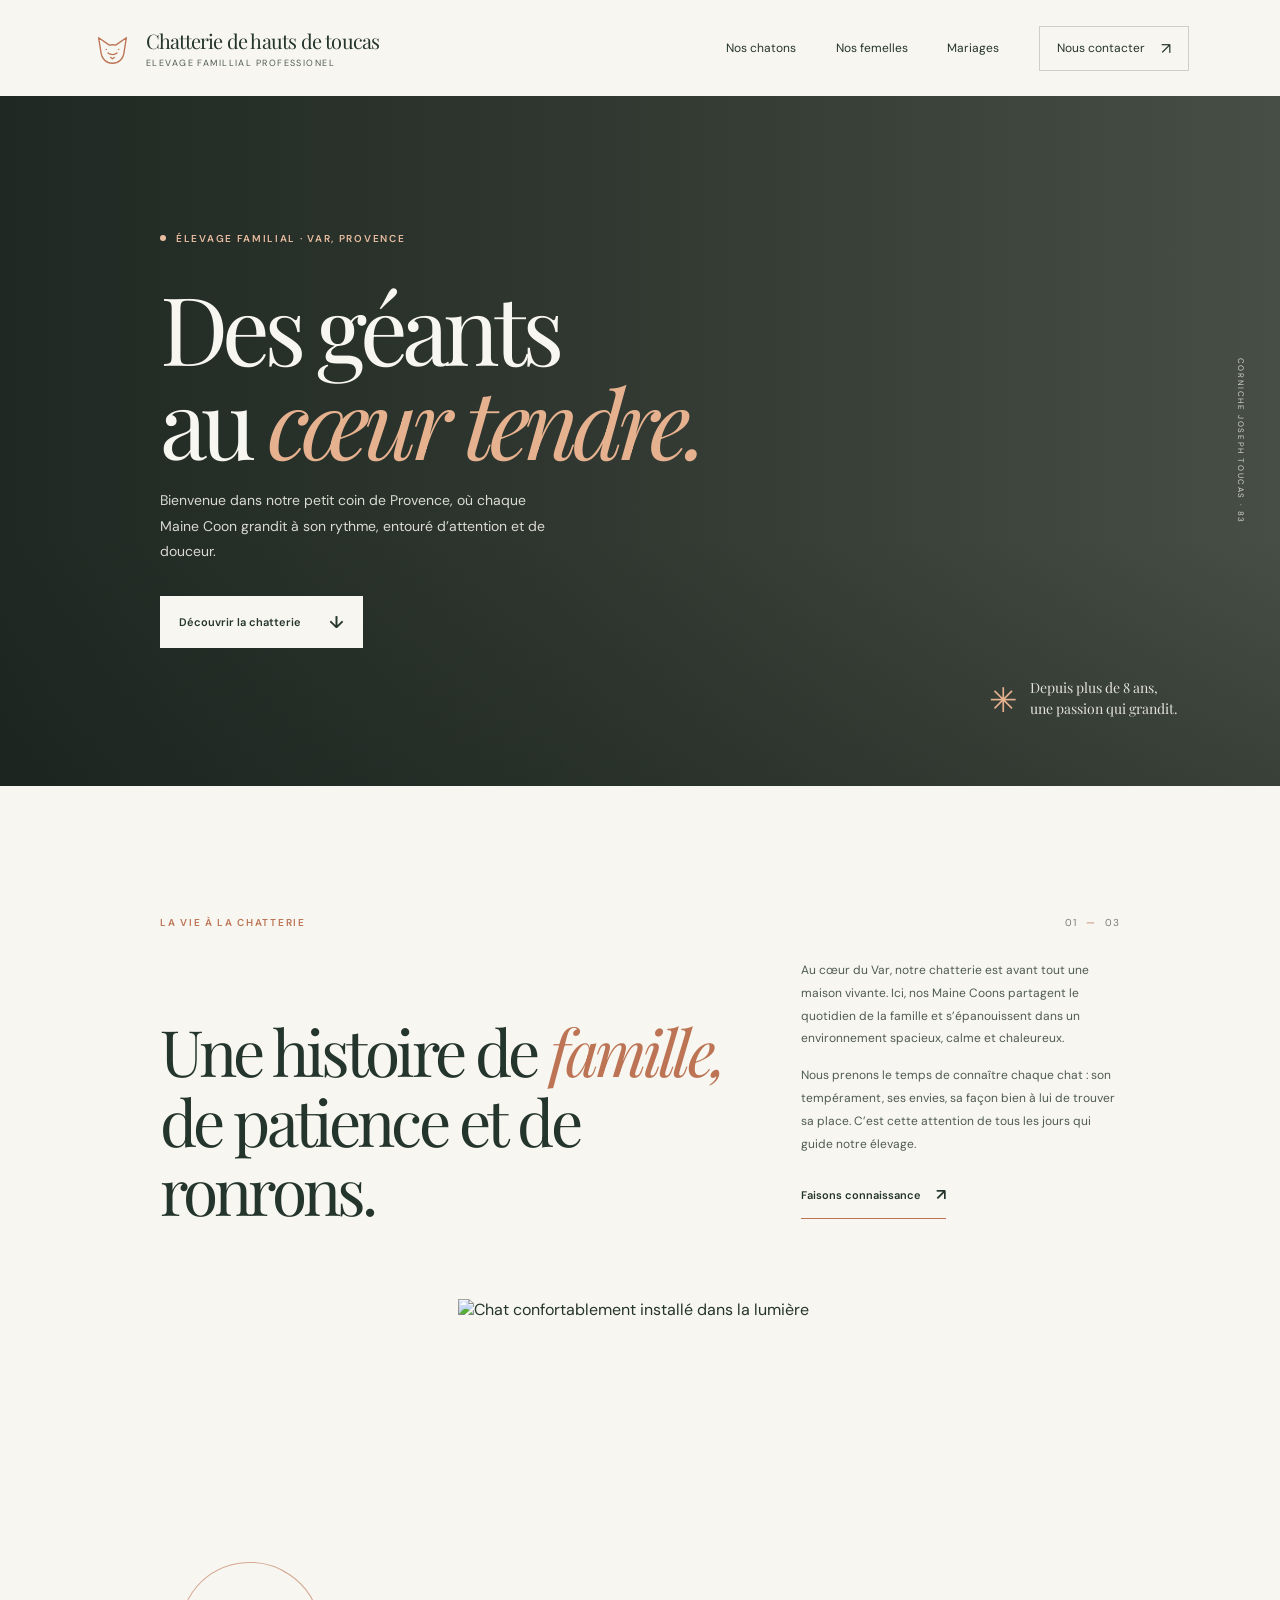
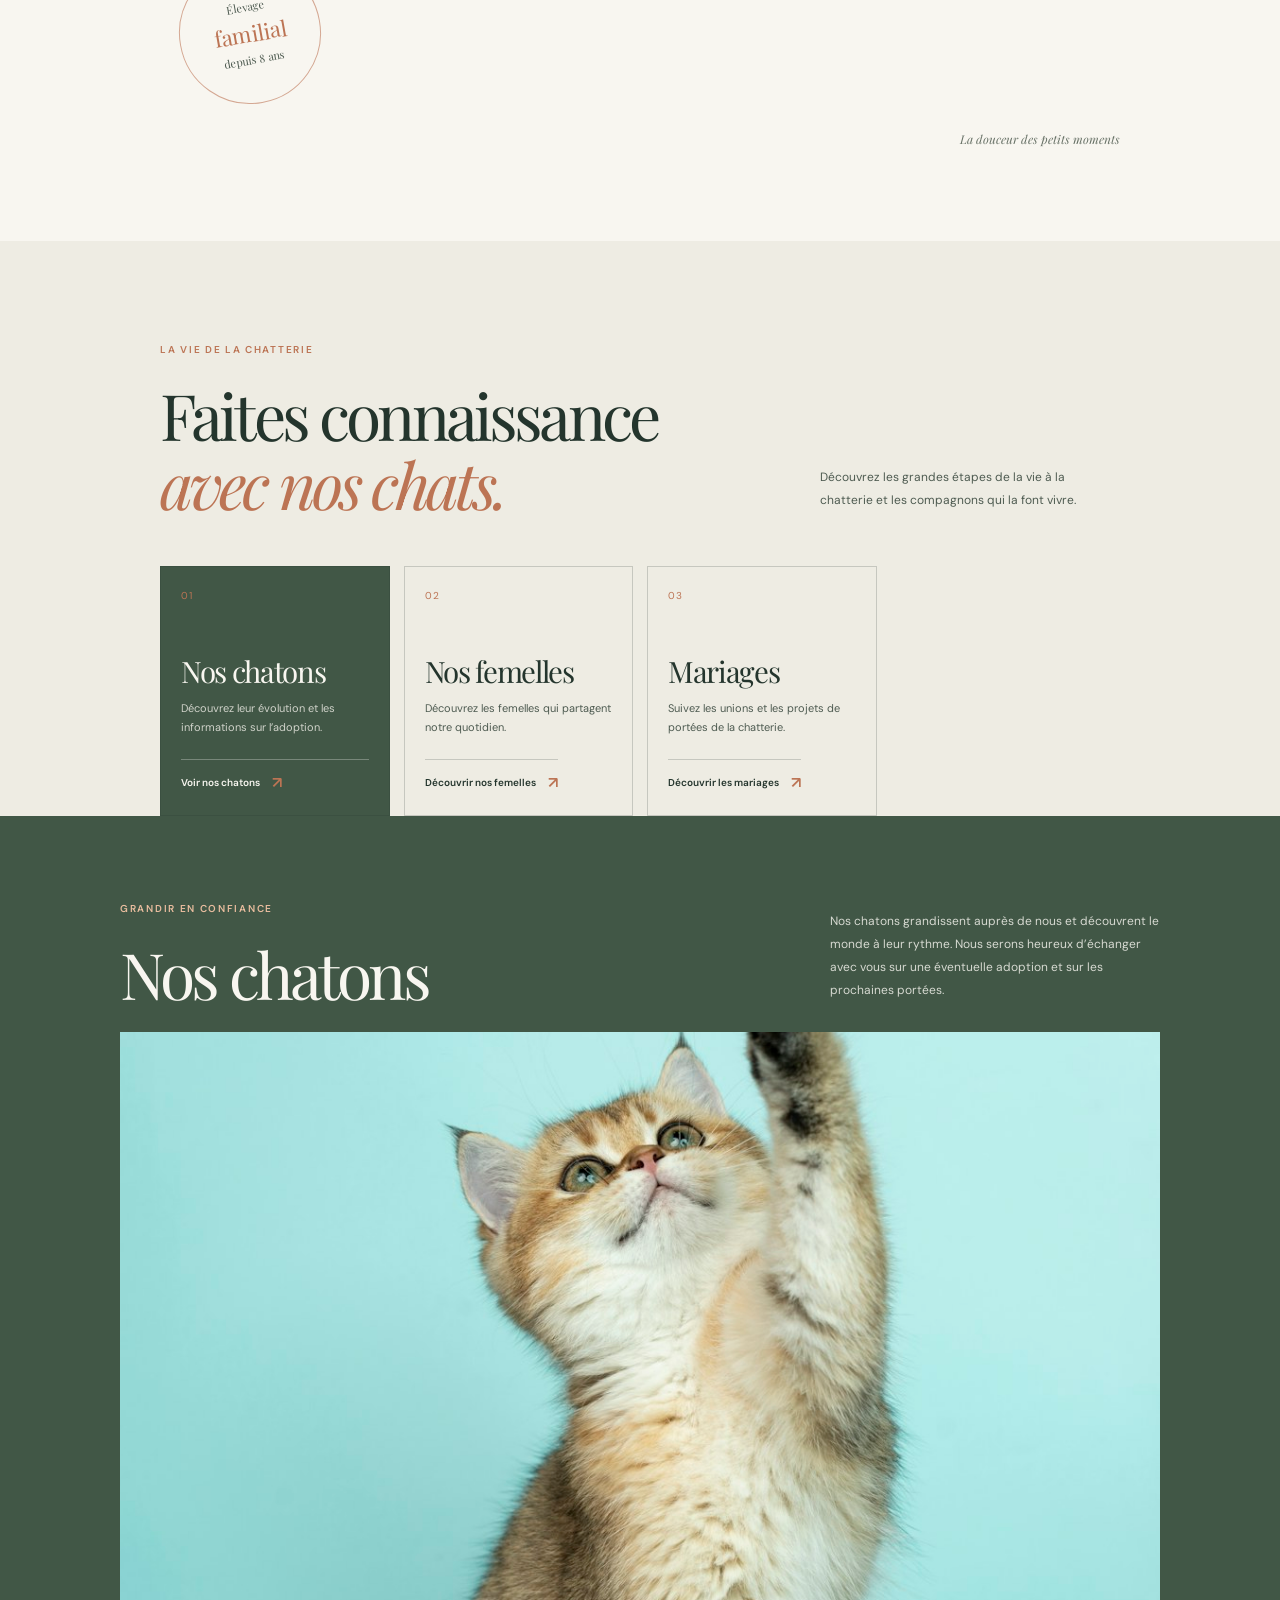
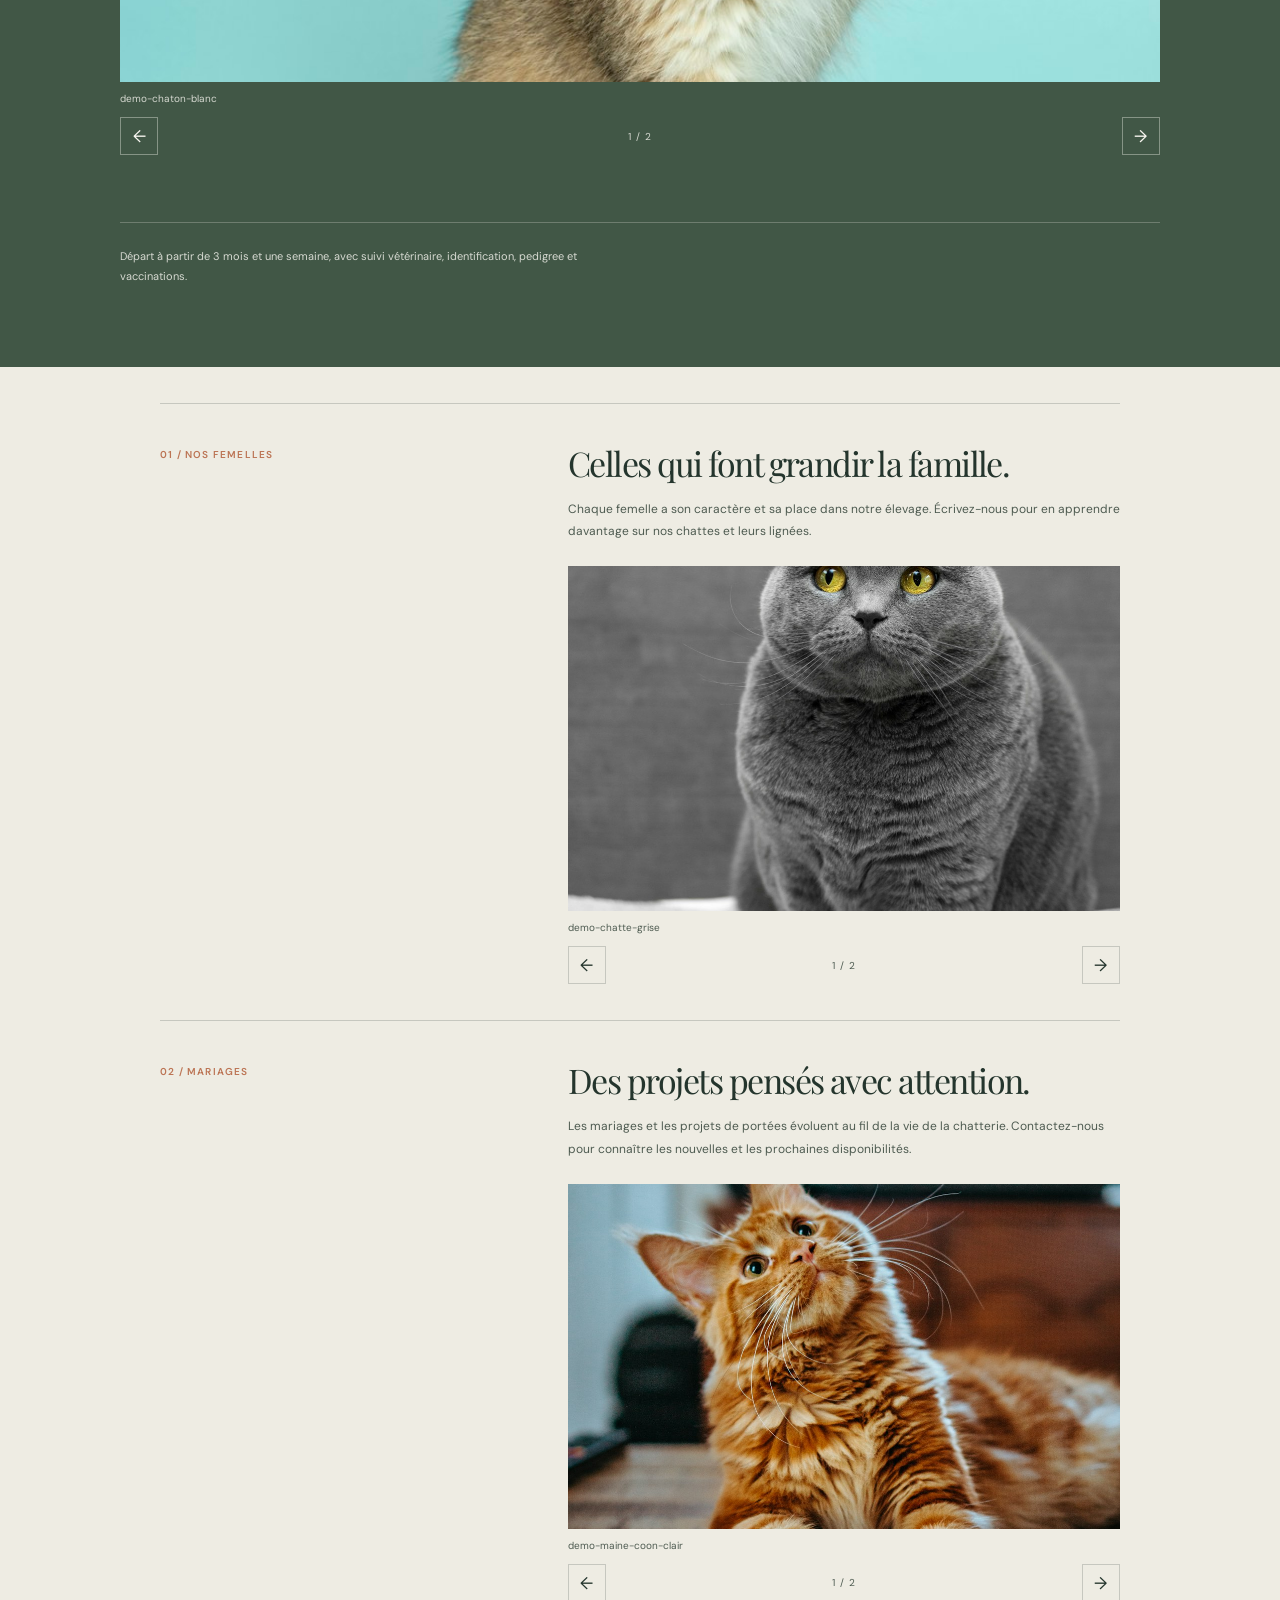
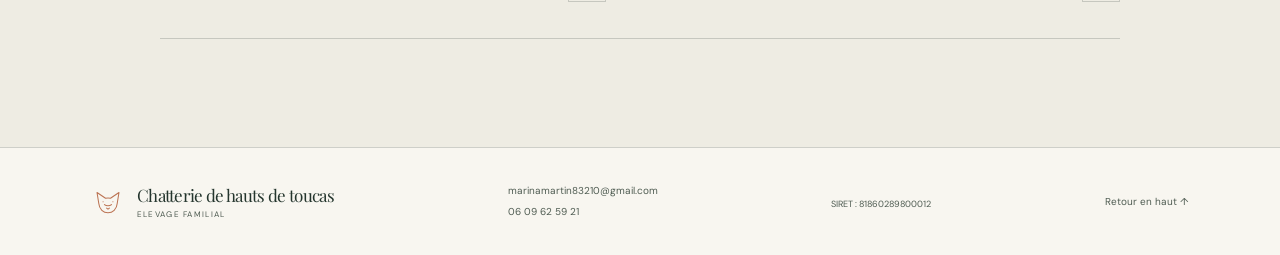
==== commit abb915c3: "Improves display" ====
--- a/index.html
+++ b/index.html
@@ -31,7 +31,7 @@
         </span>
         <span class="wordmark__text">
           <span class="wordmark__name">Chatterie de hauts de toucas</span>
-          <span class="wordmark__descriptor">Elevage familial</span>
+          <span class="wordmark__descriptor">Elevage famillial professionel</span>
         </span>
       </a>
 
@@ -143,7 +143,6 @@
             <div>
               <h3>Celles qui font grandir la famille.</h3>
               <p>Chaque femelle a son caractère et sa place dans notre élevage. Écrivez-nous pour en apprendre davantage sur nos chattes et leurs lignées.</p>
-              <a class="text-link" href="mailto:marinamartin83210@gmail.com?subject=Informations%20sur%20vos%20femelles">Nous écrire <span aria-hidden="true">↗</span></a>
               <div class="carousel" data-gallery="nos-femelles" role="region" aria-label="Photos de nos femelles">
                 <p class="carousel__status" role="status" aria-live="polite">Chargement des photos…</p>
               </div>
@@ -154,7 +153,6 @@
             <div>
               <h3>Des projets pensés avec attention.</h3>
               <p>Les mariages et les projets de portées évoluent au fil de la vie de la chatterie. Contactez-nous pour connaître les nouvelles et les prochaines disponibilités.</p>
-              <a class="text-link" href="mailto:marinamartin83210@gmail.com?subject=Informations%20sur%20les%20mariages">Nous écrire <span aria-hidden="true">↗</span></a>
               <div class="carousel" data-gallery="mariages" role="region" aria-label="Photos des mariages">
                 <p class="carousel__status" role="status" aria-live="polite">Chargement des photos…</p>
               </div>
@@ -183,7 +181,6 @@
         <a class="footer-phone" href="tel:+33609625921">06 09 62 59 21</a>
       </div>
       <div class="footer-note">
-        <p>Fait avec soin, en Provence. <span aria-hidden="true">✳</span></p>
         <small>SIRET : 81860289800012</small>
       </div>
       <a class="footer-top" href="#accueil">Retour en haut ↑</a>
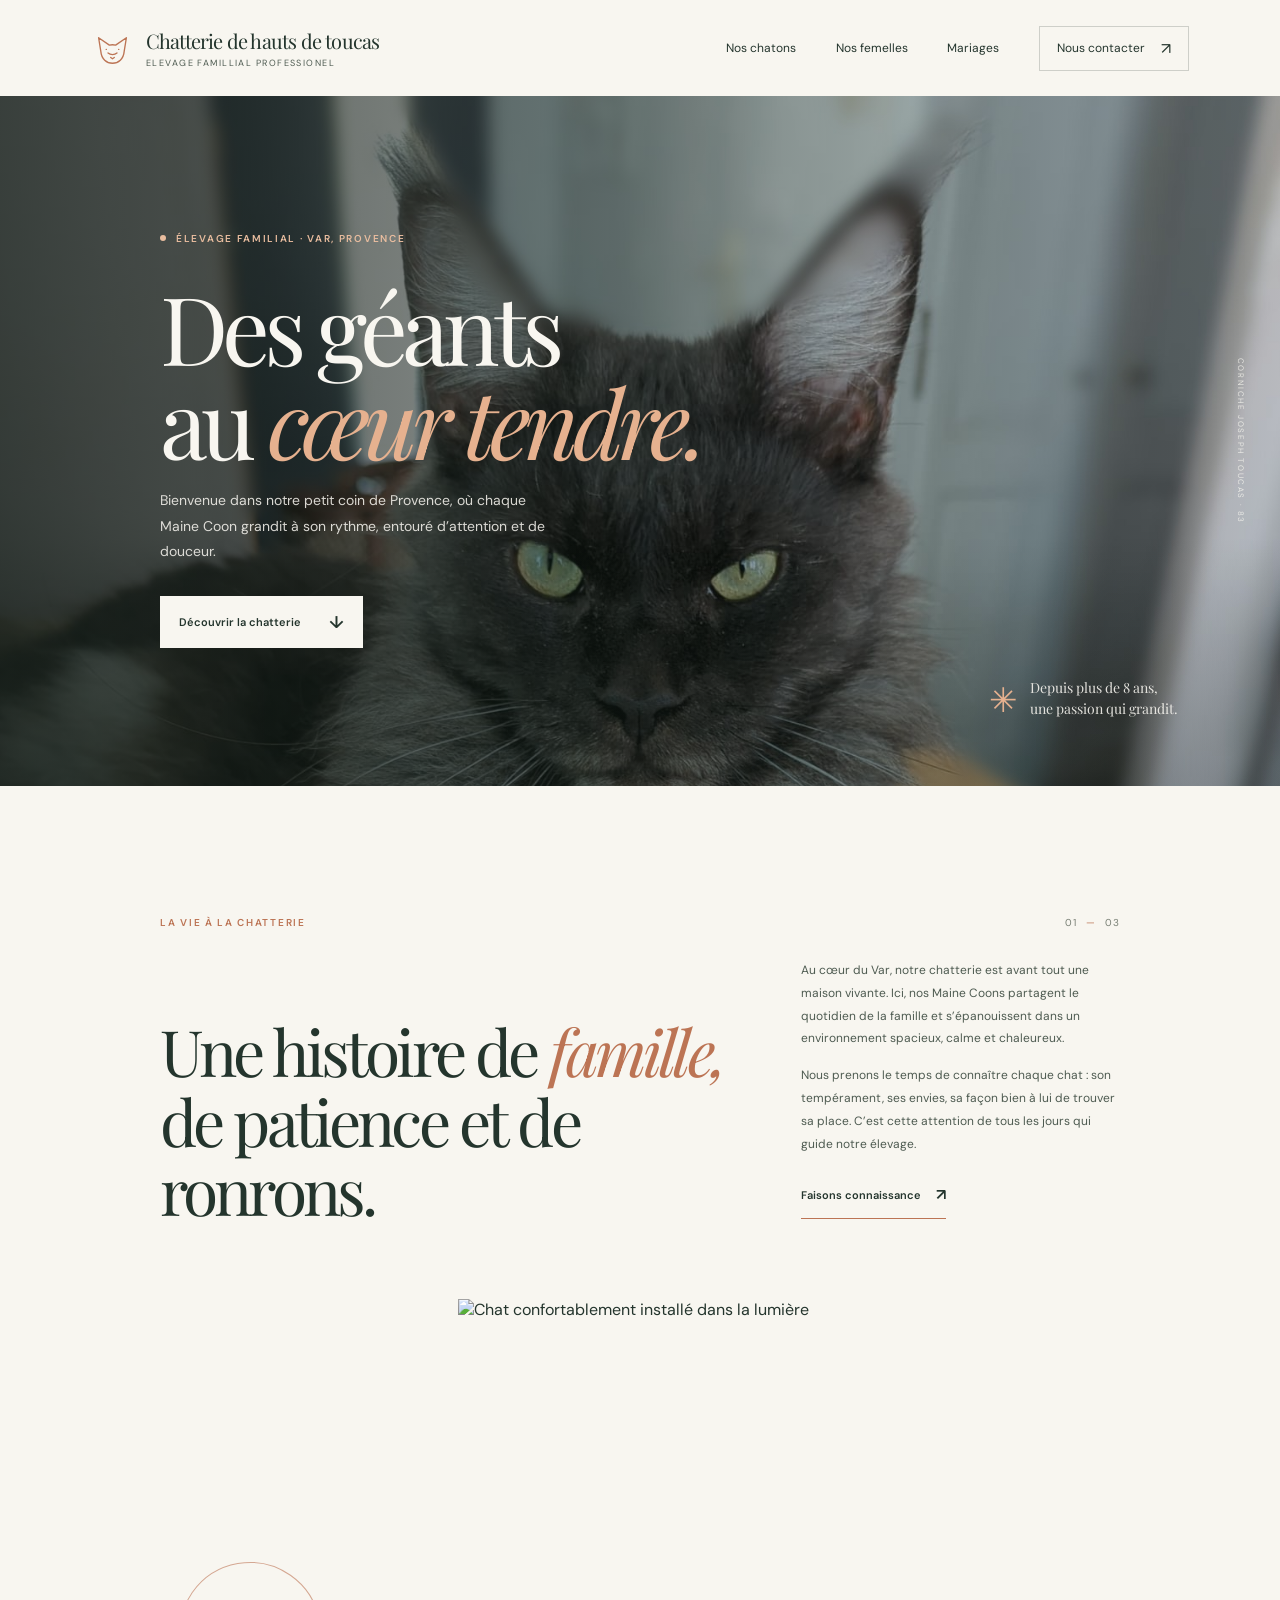
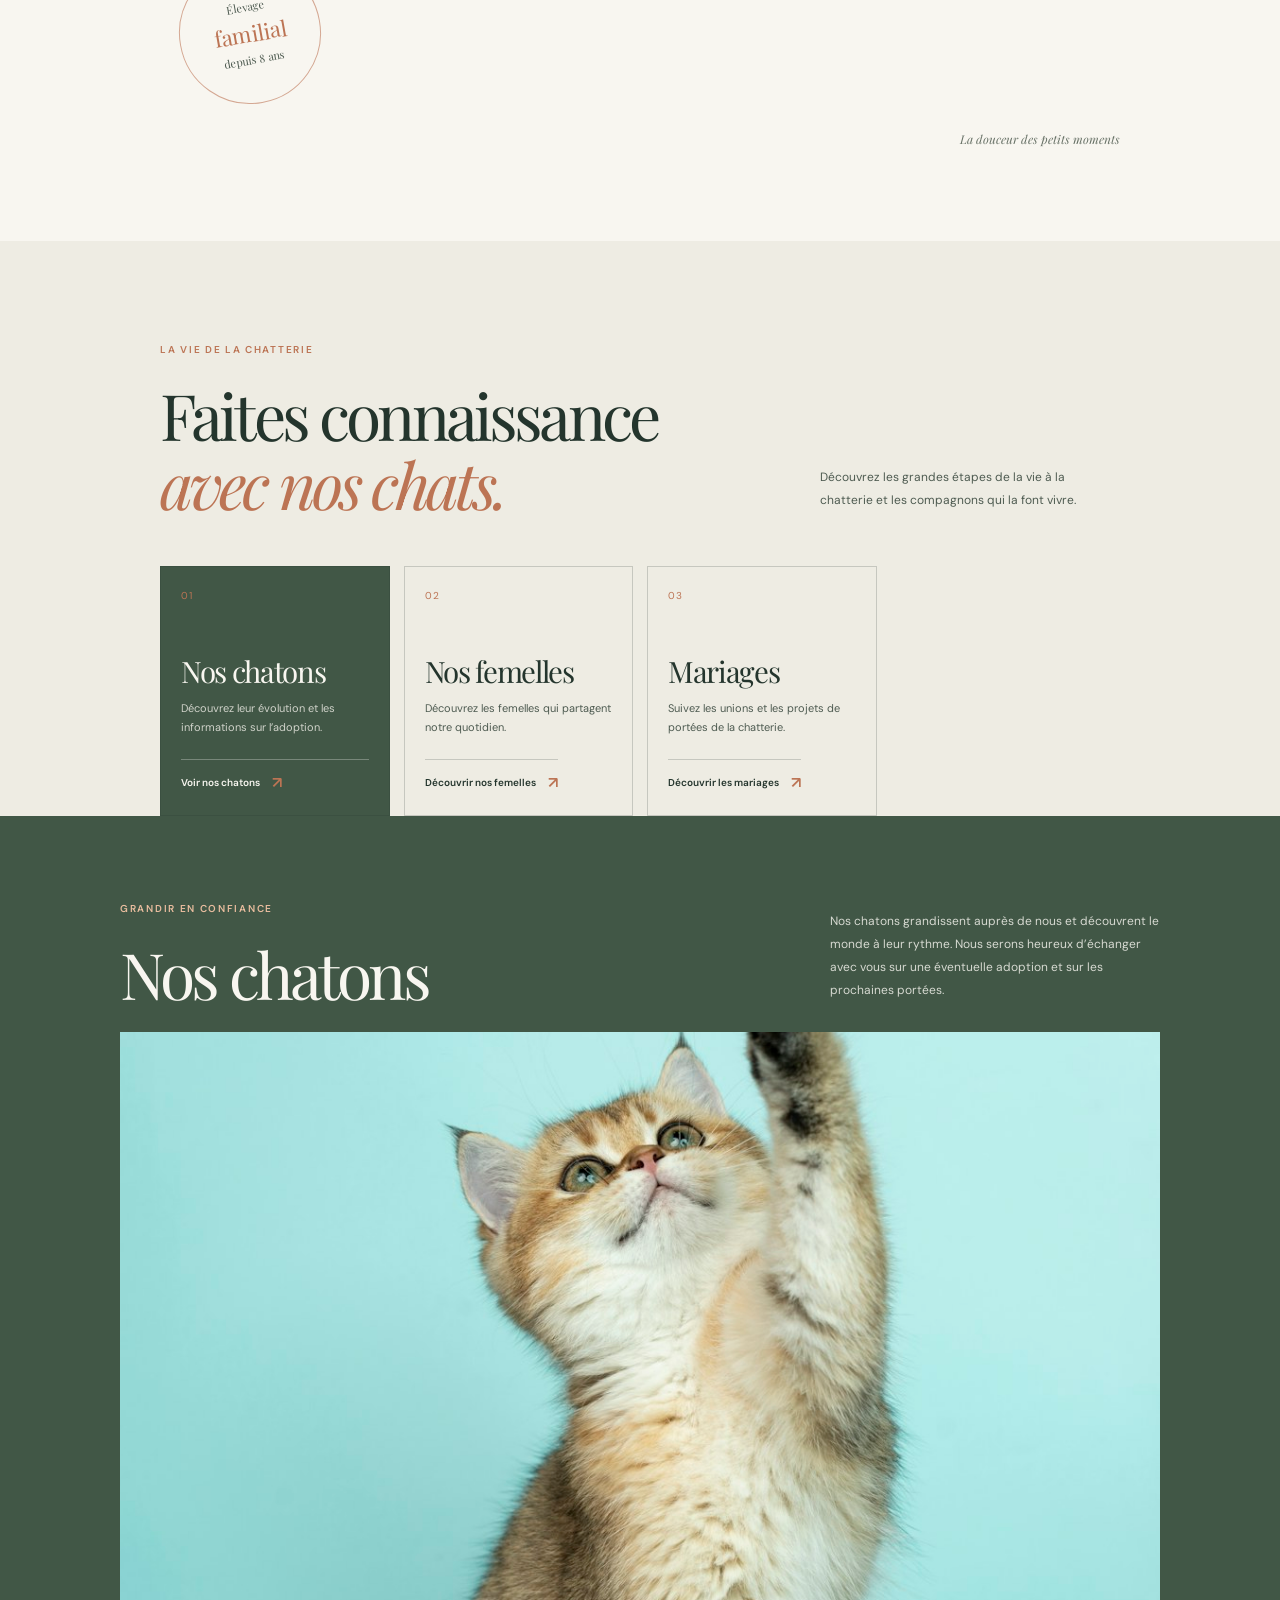
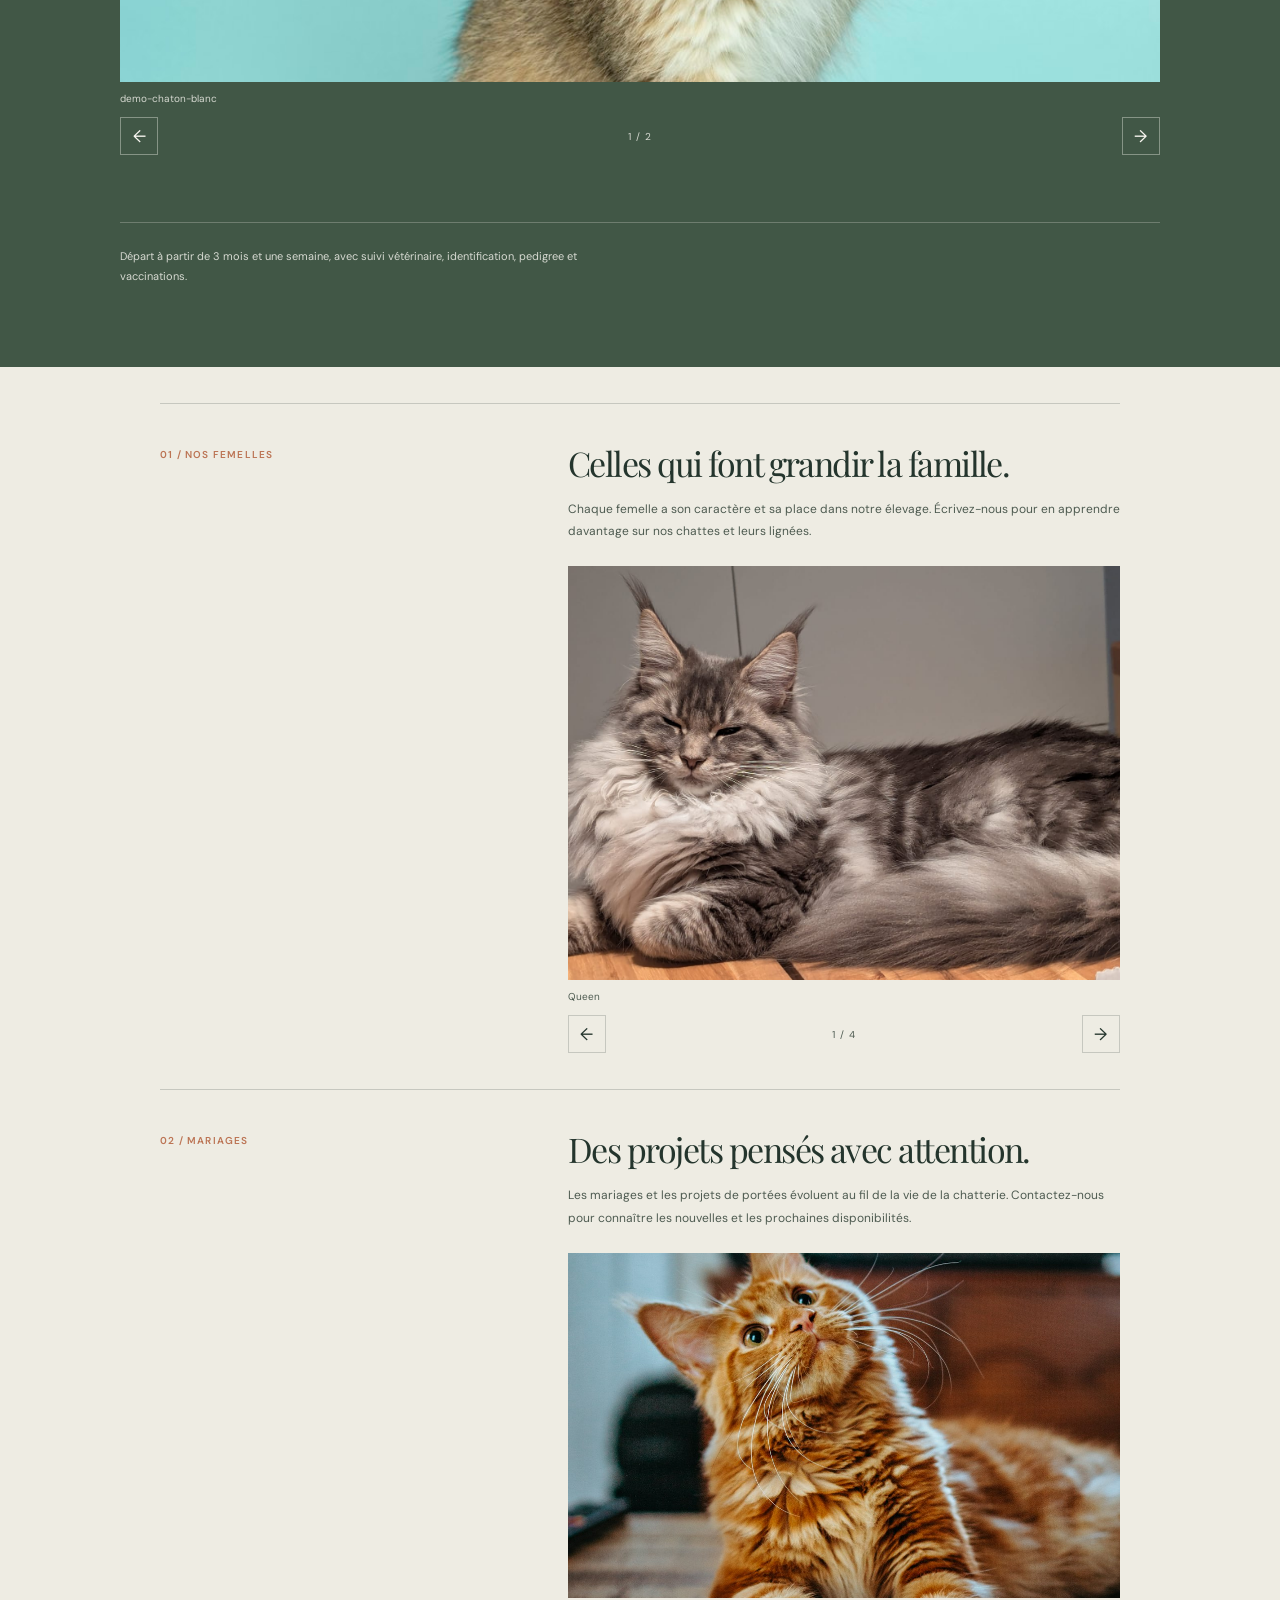
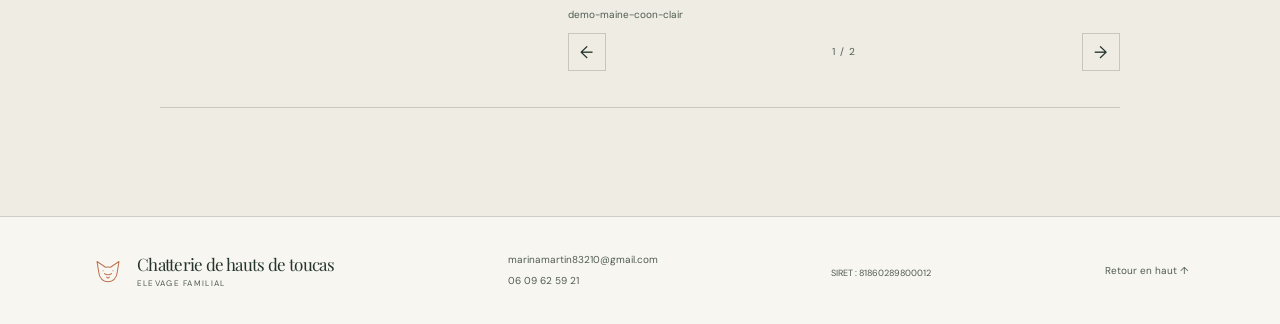
==== commit 3aec0430: "Sets real pictures for mothers" ====
--- a/index.html
+++ b/index.html
@@ -8,6 +8,7 @@
       name="description"
       content="Découvrez la Chatterie des Hauts de Toucas, élevage familial de Maine Coons dans le Var. Des chats élevés avec attention, dans un environnement familial."
     >
+    <meta name="google-site-verification" content="Tdi1EkfEFhqAWJenjRUunBz8RfXKNwG2VF990QJ-nDg">
     <title>Chatterie des Hauts de Toucas — Maine Coons en Provence</title>
     <link rel="preconnect" href="https://fonts.googleapis.com">
     <link rel="preconnect" href="https://fonts.gstatic.com" crossorigin>
@@ -15,7 +16,7 @@
       href="https://fonts.googleapis.com/css2?family=DM+Sans:wght@400;500;600;700&family=Playfair+Display:wght@400;500;600;700&display=swap"
       rel="stylesheet"
     >
-    <link rel="stylesheet" href="styles.css?v=3">
+    <link rel="stylesheet" href="styles.css?v=7">
     <script src="script.js" defer></script>
   </head>
   <body>
@@ -50,7 +51,7 @@
 
     <main id="contenu">
       <section class="hero" id="accueil" aria-labelledby="hero-title">
-        <div class="hero__image" role="img" aria-label="Maine Coon gris et blanc perché sur un arbre à chat"></div>
+        <div class="hero__image" role="img" aria-label="Maine Coon gris installé dans un panier"></div>
         <div class="hero__shade"></div>
         <div class="hero__content">
           <p class="eyebrow eyebrow--light"><span></span> Élevage familial · Var, Provence</p>
--- a/styles.css
+++ b/styles.css
@@ -160,8 +160,8 @@
 }
 
 .hero__image {
-  background-image: url("https://www.chatteriedupredelafont.com/wp-content/uploads/2022/06/maine-coon-var-.jpg");
-  background-position: center 44%;
+  background-image: url("page-accueil.jpg");
+  background-position: center top;
   background-size: cover;
   transform: scale(1.01);
 }
@@ -582,6 +582,11 @@
   aspect-ratio: 16 / 10;
   object-fit: cover;
   background: var(--paper-deep);
+}
+
+#nos-femelles .carousel__image {
+  aspect-ratio: 4 / 3;
+  object-position: center top;
 }
 
 .carousel__caption {
@@ -951,7 +956,7 @@
   }
 
   .hero__image {
-    background-position: 58% center;
+    background-position: 52% top;
   }
 
   .hero__shade {
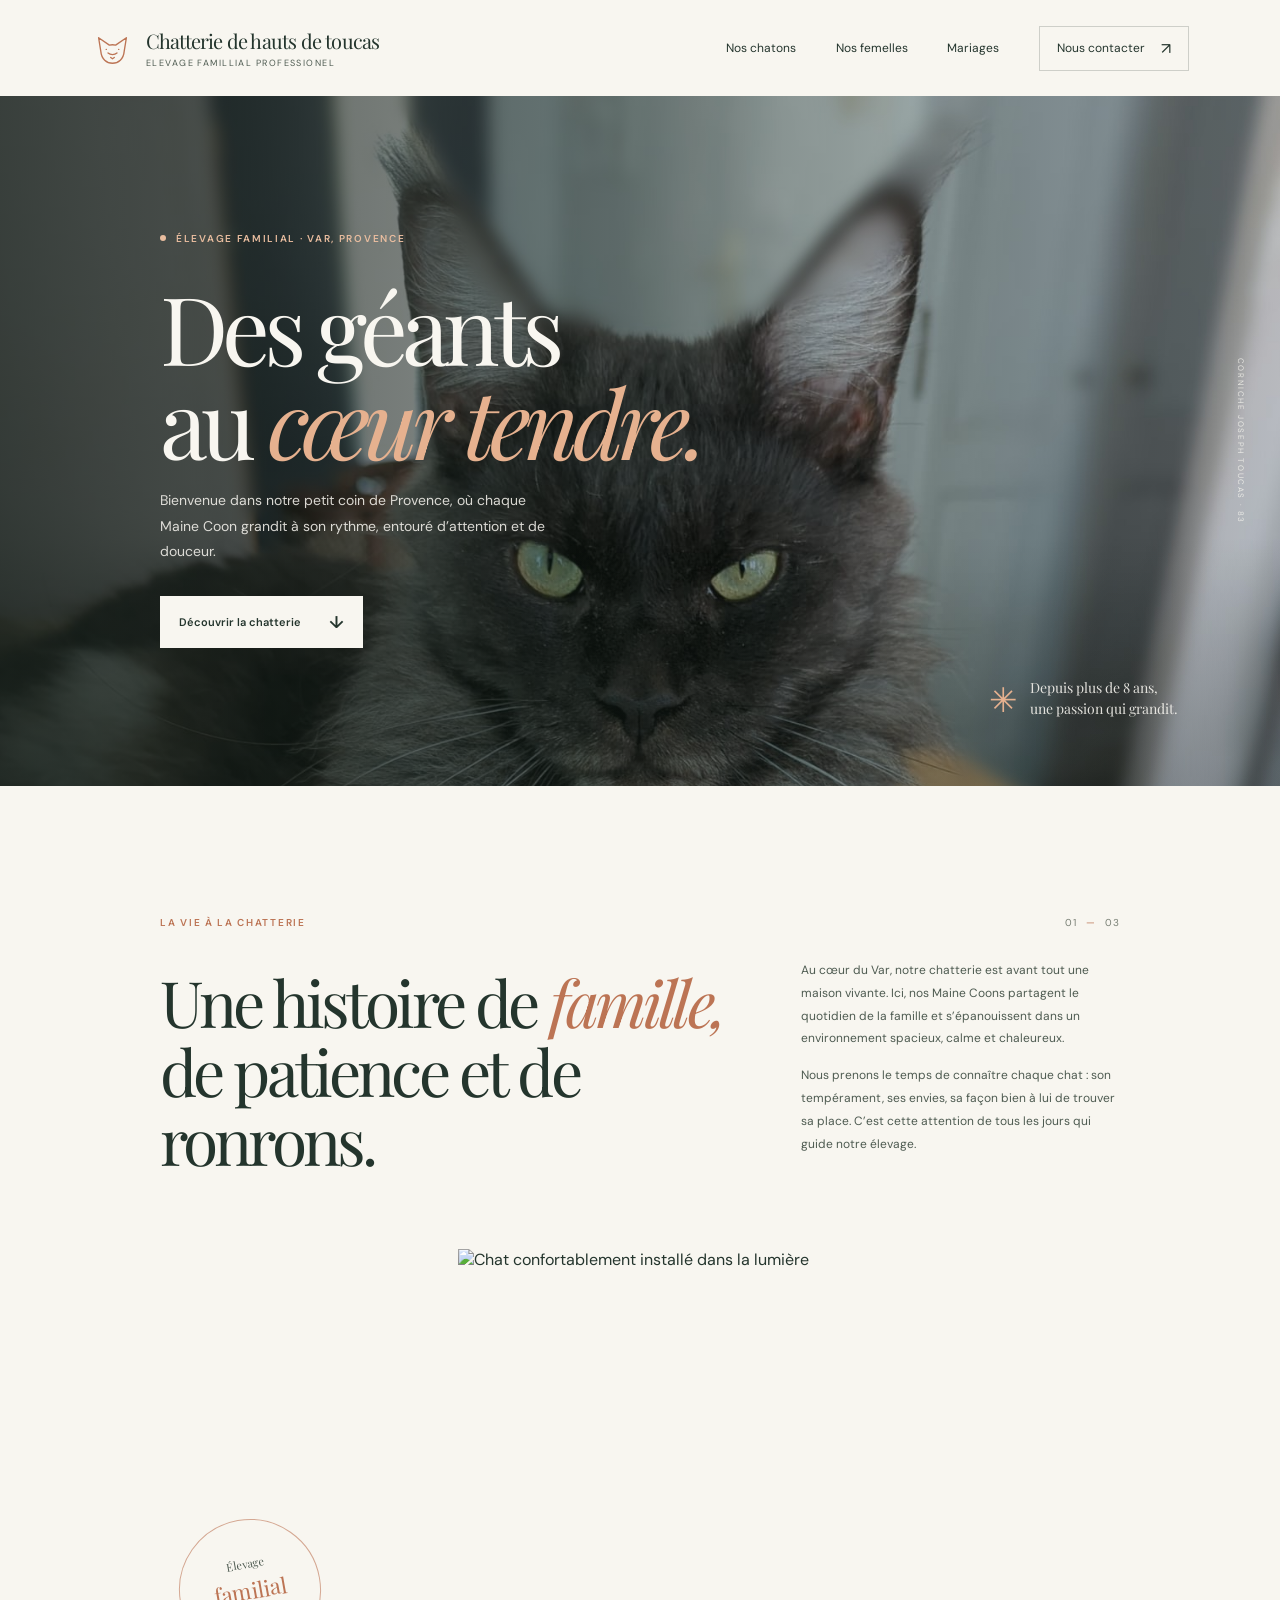
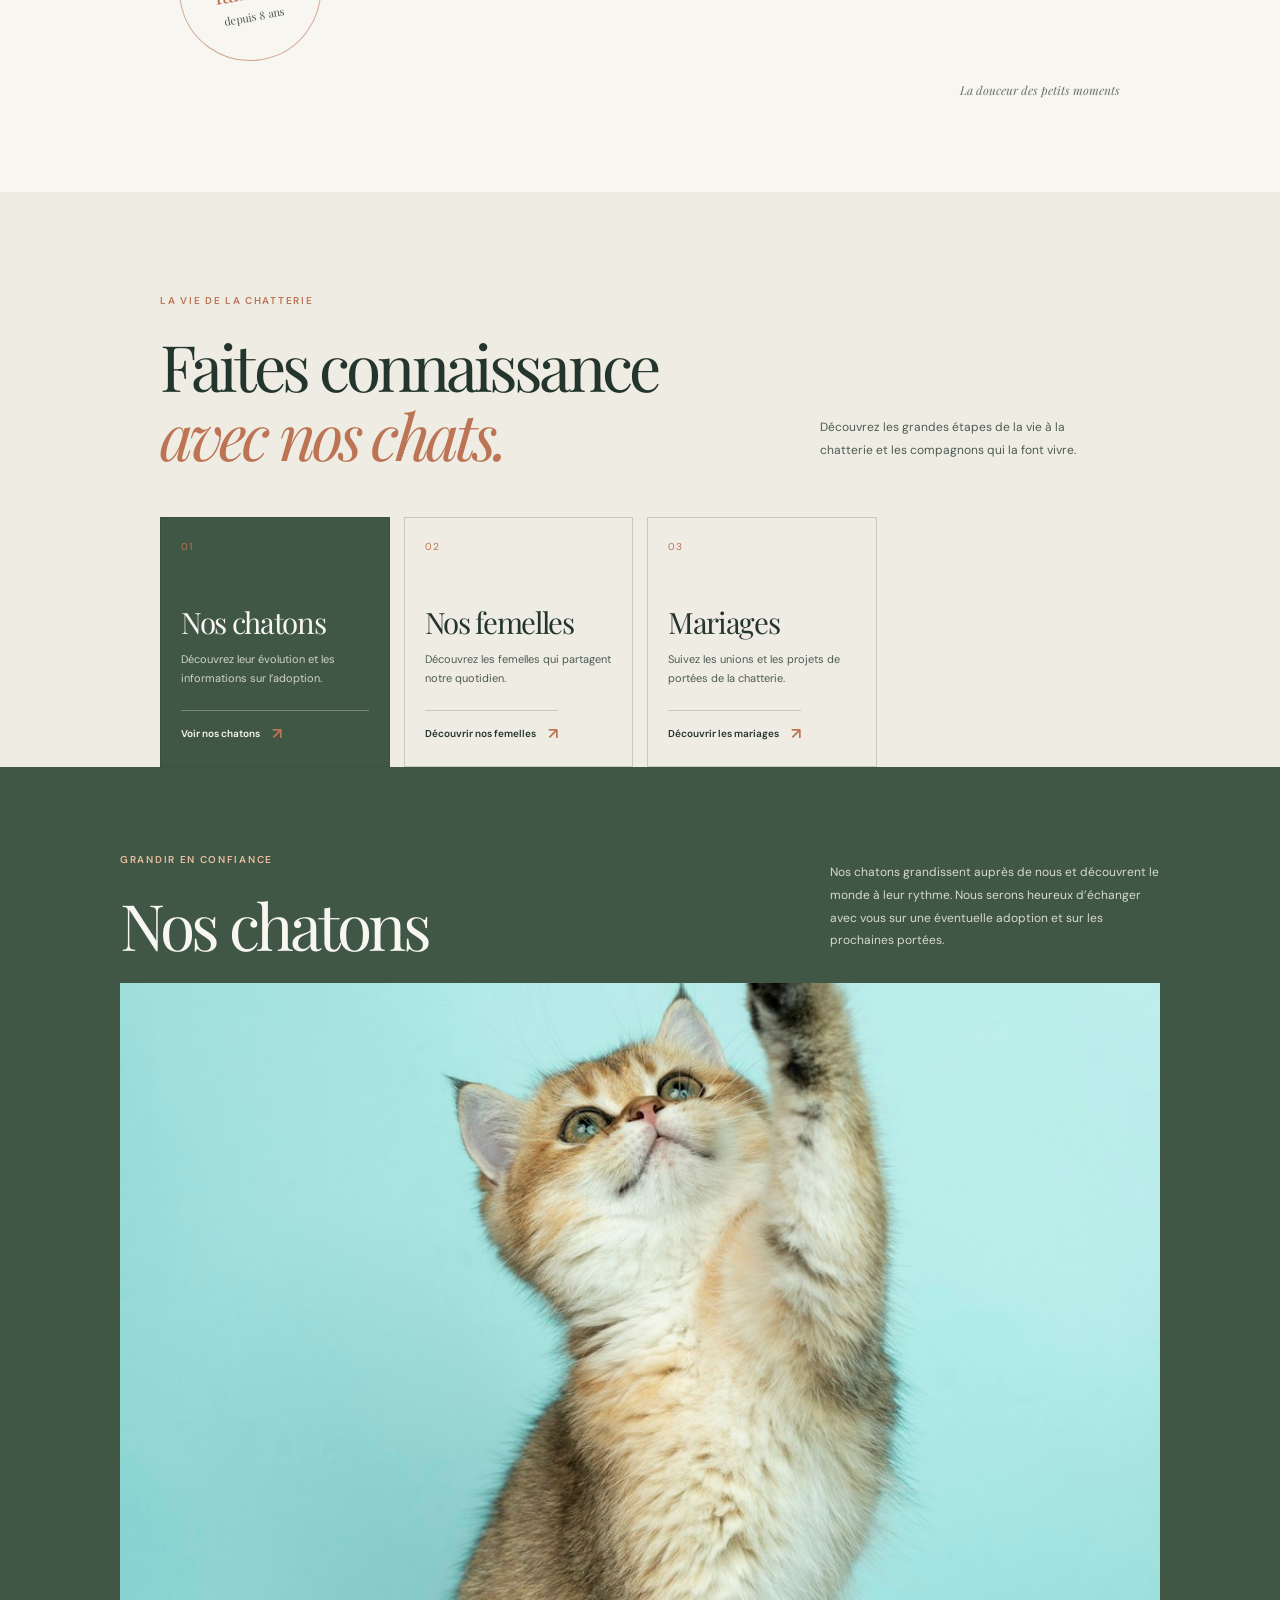
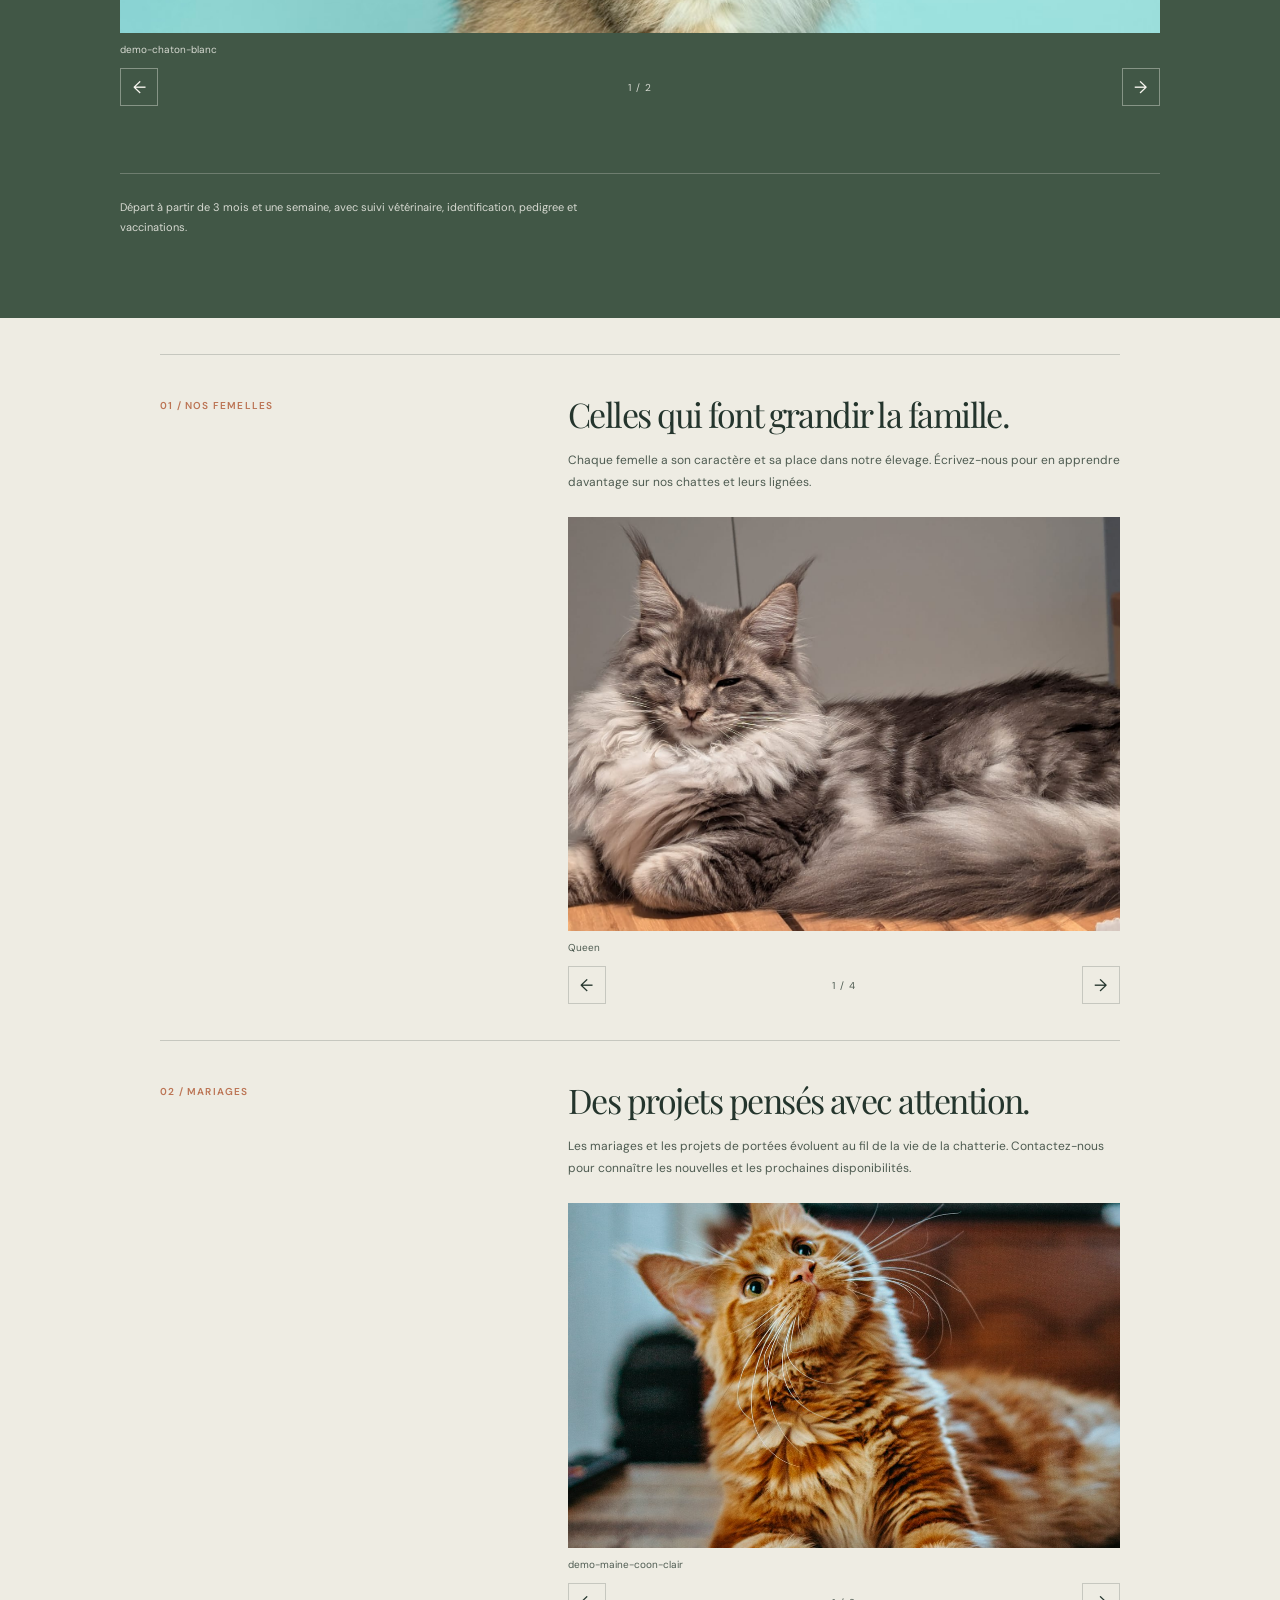
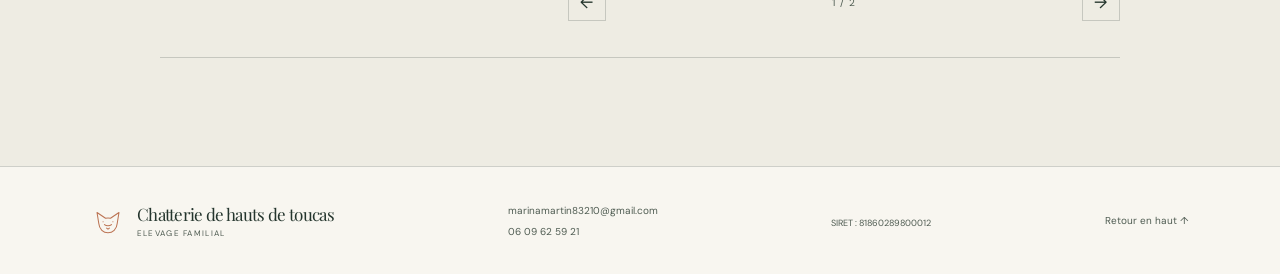
==== commit 358d9595: "Removes faisons connaissance button" ====
--- a/index.html
+++ b/index.html
@@ -76,7 +76,6 @@
           <div class="intro__copy">
             <p>Au cœur du Var, notre chatterie est avant tout une maison vivante. Ici, nos Maine Coons partagent le quotidien de la famille et s’épanouissent dans un environnement spacieux, calme et chaleureux.</p>
             <p>Nous prenons le temps de connaître chaque chat : son tempérament, ses envies, sa façon bien à lui de trouver sa place. C’est cette attention de tous les jours qui guide notre élevage.</p>
-            <a class="text-link" href="mailto:marinamartin83210@gmail.com">Faisons connaissance <span aria-hidden="true">↗</span></a>
           </div>
         </div>
         <div class="intro__image-wrap">
